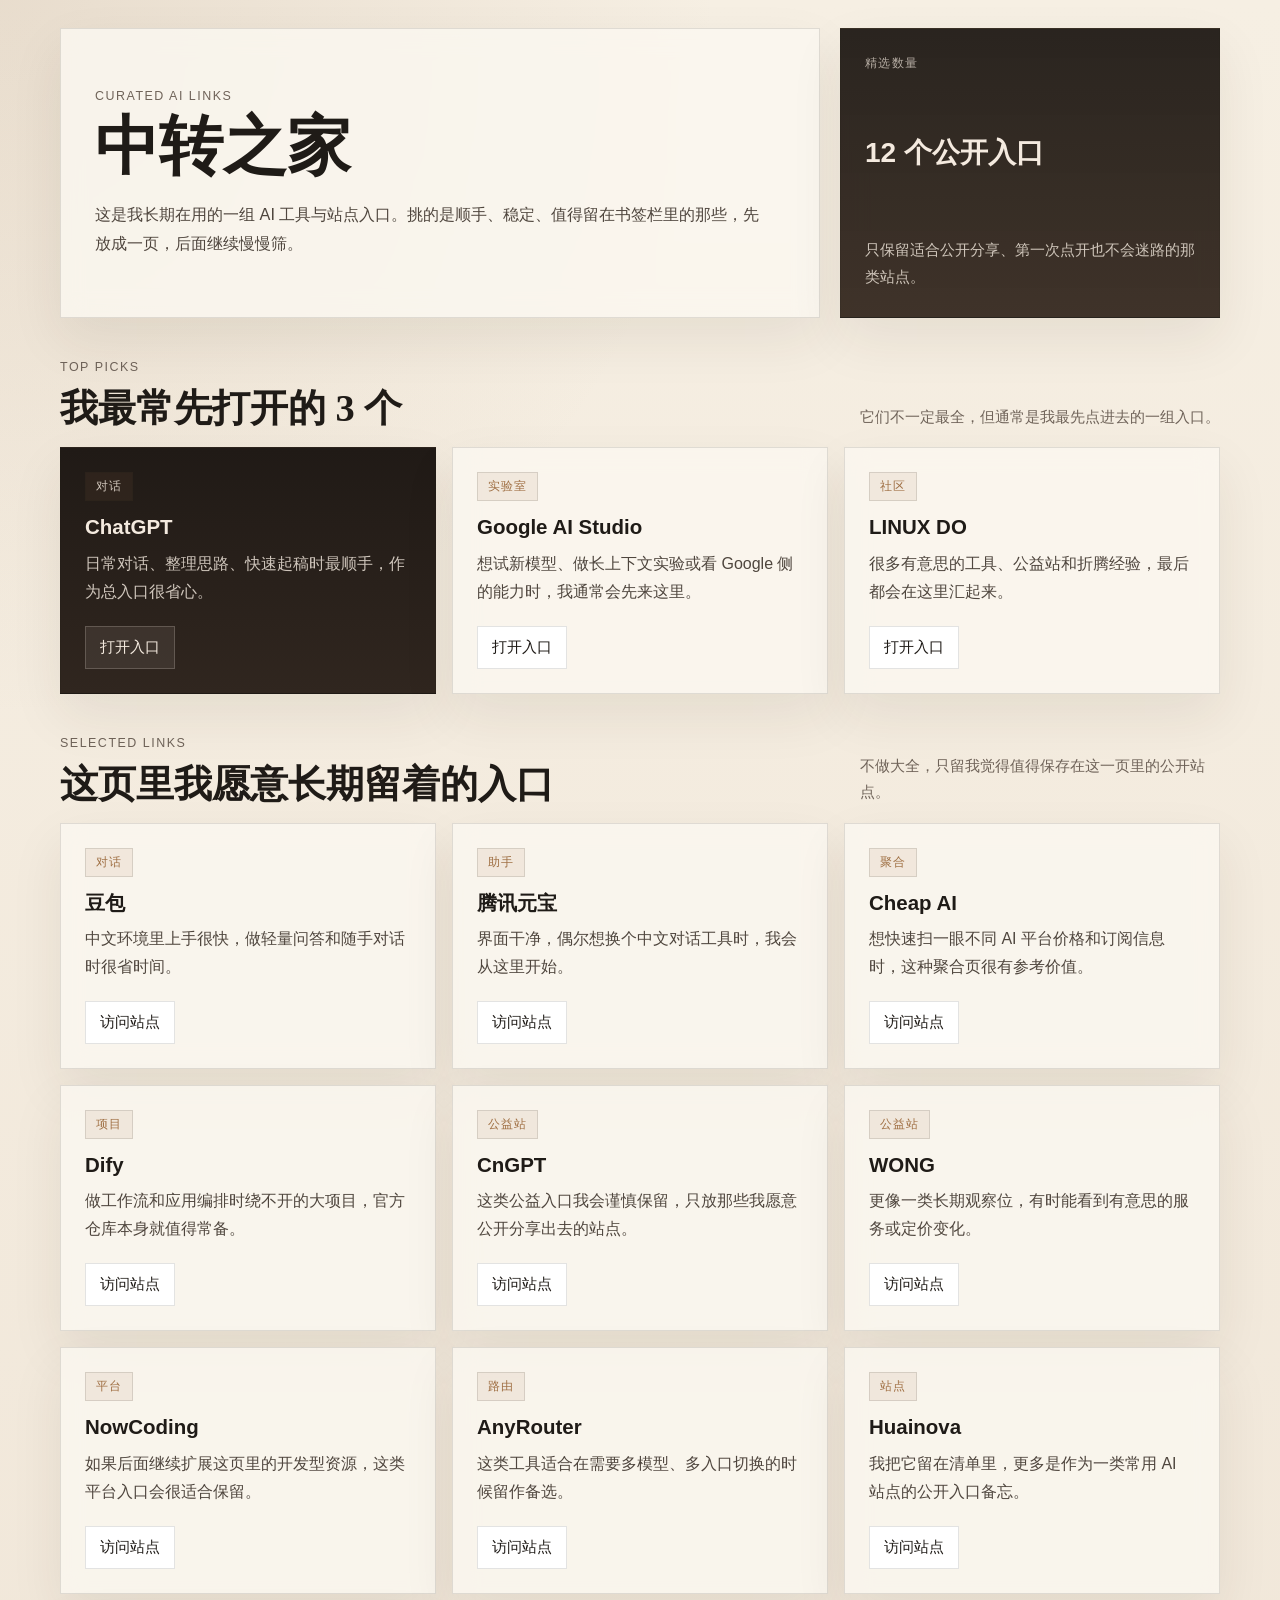
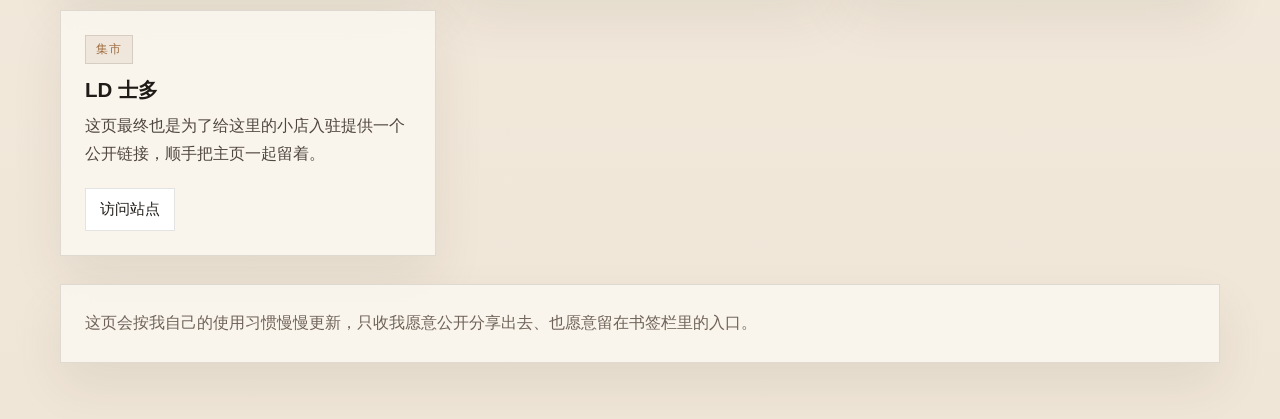
==== index.html @ 57a93558 "Create Zhongzhuan Zhijia landing page" ====
<!DOCTYPE html>
<html lang="zh-CN">
  <head>
    <meta charset="UTF-8" />
    <meta name="viewport" content="width=device-width, initial-scale=1.0" />
    <title>中转之家</title>
    <meta
      name="description"
      content="中转之家是一页长期维护的 AI 工具与站点精选清单，收录我自己长期在用、愿意分享出去的公开入口。"
    />
    <link rel="stylesheet" href="./styles.css" />
  </head>
  <body>
    <div class="page-shell">
      <header class="hero">
        <div class="hero-copy">
          <p class="eyebrow">Curated AI Links</p>
          <h1>中转之家</h1>
          <p class="hero-text">
            这是我长期在用的一组 AI 工具与站点入口。挑的是顺手、稳定、值得留在书签栏里的那些，先放成一页，后面继续慢慢筛。
          </p>
        </div>
        <div class="hero-note">
          <span class="note-label">精选数量</span>
          <strong>12 个公开入口</strong>
          <p>只保留适合公开分享、第一次点开也不会迷路的那类站点。</p>
        </div>
      </header>

      <main>
        <section class="section">
          <div class="section-heading">
            <div>
              <p class="eyebrow">Top Picks</p>
              <h2>我最常先打开的 3 个</h2>
            </div>
            <p class="section-hint">它们不一定最全，但通常是我最先点进去的一组入口。</p>
          </div>
          <div class="featured-grid">
            <article class="featured-card featured-dark">
              <span class="tag">对话</span>
              <h3>ChatGPT</h3>
              <p>日常对话、整理思路、快速起稿时最顺手，作为总入口很省心。</p>
              <a href="https://chatgpt.com/" target="_blank" rel="noopener noreferrer">打开入口</a>
            </article>
            <article class="featured-card">
              <span class="tag">实验室</span>
              <h3>Google AI Studio</h3>
              <p>想试新模型、做长上下文实验或看 Google 侧的能力时，我通常会先来这里。</p>
              <a href="https://aistudio.google.com/" target="_blank" rel="noopener noreferrer">打开入口</a>
            </article>
            <article class="featured-card">
              <span class="tag">社区</span>
              <h3>LINUX DO</h3>
              <p>很多有意思的工具、公益站和折腾经验，最后都会在这里汇起来。</p>
              <a href="https://linux.do/" target="_blank" rel="noopener noreferrer">打开入口</a>
            </article>
          </div>
        </section>

        <section class="section">
          <div class="section-heading">
            <div>
              <p class="eyebrow">Selected Links</p>
              <h2>这页里我愿意长期留着的入口</h2>
            </div>
            <p class="section-hint">不做大全，只留我觉得值得保存在这一页里的公开站点。</p>
          </div>
          <div class="link-grid" id="link-grid"></div>
        </section>
      </main>

      <footer class="footer-note">
        <p>
          这页会按我自己的使用习惯慢慢更新，只收我愿意公开分享出去、也愿意留在书签栏里的入口。
        </p>
      </footer>
    </div>
    <script>
      const links = [
        {
          tag: "对话",
          title: "豆包",
          description: "中文环境里上手很快，做轻量问答和随手对话时很省时间。",
          href: "https://www.doubao.com/",
        },
        {
          tag: "助手",
          title: "腾讯元宝",
          description: "界面干净，偶尔想换个中文对话工具时，我会从这里开始。",
          href: "https://yuanbao.tencent.com/",
        },
        {
          tag: "聚合",
          title: "Cheap AI",
          description: "想快速扫一眼不同 AI 平台价格和订阅信息时，这种聚合页很有参考价值。",
          href: "https://cheap-ai.uk/",
        },
        {
          tag: "项目",
          title: "Dify",
          description: "做工作流和应用编排时绕不开的大项目，官方仓库本身就值得常备。",
          href: "https://github.com/langgenius/dify",
        },
        {
          tag: "公益站",
          title: "CnGPT",
          description: "这类公益入口我会谨慎保留，只放那些我愿意公开分享出去的站点。",
          href: "https://cngpt.net/",
        },
        {
          tag: "公益站",
          title: "WONG",
          description: "更像一类长期观察位，有时能看到有意思的服务或定价变化。",
          href: "https://wzw.pp.ua/",
        },
        {
          tag: "平台",
          title: "NowCoding",
          description: "如果后面继续扩展这页里的开发型资源，这类平台入口会很适合保留。",
          href: "https://nowcoding.ai/",
        },
        {
          tag: "路由",
          title: "AnyRouter",
          description: "这类工具适合在需要多模型、多入口切换的时候留作备选。",
          href: "https://anyrouter.top/",
        },
        {
          tag: "站点",
          title: "Huainova",
          description: "我把它留在清单里，更多是作为一类常用 AI 站点的公开入口备忘。",
          href: "https://ai.huaibao.top/",
        },
        {
          tag: "集市",
          title: "LD 士多",
          description: "这页最终也是为了给这里的小店入驻提供一个公开链接，顺手把主页一起留着。",
          href: "https://ldcstore.com/",
        },
      ];

      const grid = document.getElementById("link-grid");
      for (const link of links) {
        const card = document.createElement("article");
        card.className = "link-card";
        card.innerHTML = `
          <span class="tag">${link.tag}</span>
          <h3>${link.title}</h3>
          <p>${link.description}</p>
          <a href="${link.href}" target="_blank" rel="noopener noreferrer">访问站点</a>
        `;
        grid.appendChild(card);
      }
    </script>
  </body>
</html>
---- styles.css ----
:root {
  --bg: #f3ecdf;
  --paper: #fbf7f0;
  --paper-strong: #f5ede2;
  --ink: #1f1b17;
  --muted: #6f6359;
  --line: rgba(31, 27, 23, 0.12);
  --line-strong: rgba(31, 27, 23, 0.2);
  --accent: #9f6f43;
  --accent-soft: rgba(159, 111, 67, 0.1);
  --shadow: 0 22px 50px rgba(54, 38, 23, 0.08);
  --display: "Iowan Old Style", "Palatino Linotype", "Book Antiqua", Georgia, serif;
  --body: "PingFang SC", "Noto Sans SC", "Microsoft YaHei", sans-serif;
}

* {
  box-sizing: border-box;
}

html {
  font-size: 16px;
}

body {
  margin: 0;
  font-family: var(--body);
  background:
    radial-gradient(circle at top left, rgba(169, 137, 106, 0.18), transparent 30%),
    linear-gradient(180deg, #f6efe3 0%, #f0e6d8 100%);
  color: var(--ink);
}

a {
  color: inherit;
  text-decoration: none;
}

.page-shell {
  width: min(1160px, calc(100% - 32px));
  margin: 0 auto;
  padding: 28px 0 56px;
}

.hero {
  display: grid;
  grid-template-columns: minmax(0, 1.6fr) minmax(260px, 0.8fr);
  gap: 20px;
  align-items: stretch;
}

.hero-copy,
.hero-note,
.featured-card,
.link-card,
.footer-note {
  border: 1px solid var(--line);
  background: rgba(251, 247, 240, 0.84);
  backdrop-filter: blur(12px);
  box-shadow: var(--shadow);
}

.hero-copy {
  padding: 36px 34px 34px;
  min-height: 290px;
  display: flex;
  flex-direction: column;
  justify-content: center;
}

.hero-note {
  padding: 26px 24px;
  display: flex;
  flex-direction: column;
  justify-content: space-between;
  background: linear-gradient(180deg, rgba(33, 27, 23, 0.96), rgba(51, 39, 29, 0.94));
  color: #f4eadf;
}

.eyebrow {
  margin: 0 0 14px;
  font-size: 0.78rem;
  letter-spacing: 0.12em;
  text-transform: uppercase;
  color: var(--muted);
}

.hero h1 {
  margin: 0;
  font-family: var(--display);
  font-size: clamp(2.8rem, 5vw, 4.8rem);
  line-height: 0.95;
  font-weight: 700;
}

.hero-text {
  max-width: 680px;
  margin: 22px 0 0;
  font-size: 1.02rem;
  line-height: 1.8;
  color: #4f463e;
}

.note-label {
  font-size: 0.76rem;
  letter-spacing: 0.12em;
  text-transform: uppercase;
  color: rgba(244, 234, 223, 0.68);
}

.hero-note strong {
  display: block;
  margin-top: 12px;
  font-size: 1.75rem;
  font-weight: 600;
}

.hero-note p {
  margin: 16px 0 0;
  font-size: 0.96rem;
  line-height: 1.75;
  color: rgba(244, 234, 223, 0.8);
}

.section {
  margin-top: 42px;
}

.section-heading {
  display: flex;
  justify-content: space-between;
  gap: 24px;
  align-items: end;
  margin-bottom: 18px;
}

.section-heading h2 {
  margin: 6px 0 0;
  font-family: var(--display);
  font-size: clamp(1.75rem, 3vw, 2.5rem);
  line-height: 1.08;
  font-weight: 700;
}

.section-hint {
  max-width: 360px;
  margin: 0;
  font-size: 0.95rem;
  line-height: 1.7;
  color: var(--muted);
}

.featured-grid {
  display: grid;
  grid-template-columns: repeat(3, minmax(0, 1fr));
  gap: 16px;
}

.featured-card,
.link-card {
  padding: 24px;
  transition:
    transform 180ms ease,
    border-color 180ms ease,
    box-shadow 180ms ease;
}

.featured-card:hover,
.link-card:hover {
  transform: translateY(-4px);
  border-color: var(--line-strong);
  box-shadow: 0 28px 60px rgba(54, 38, 23, 0.12);
}

.featured-card h3,
.link-card h3 {
  margin: 14px 0 10px;
  font-size: 1.28rem;
  line-height: 1.18;
}

.featured-card p,
.link-card p {
  margin: 0;
  line-height: 1.75;
  color: #4f463e;
}

.featured-card a,
.link-card a {
  display: inline-flex;
  align-items: center;
  gap: 8px;
  margin-top: 20px;
  padding: 10px 14px;
  border: 1px solid var(--line);
  background: white;
  font-size: 0.95rem;
}

.featured-dark {
  background: linear-gradient(180deg, #201a16 0%, #30261f 100%);
  color: #f4eadf;
}

.featured-dark .tag,
.featured-dark p {
  color: rgba(244, 234, 223, 0.82);
}

.featured-dark a {
  border-color: rgba(244, 234, 223, 0.2);
  background: rgba(244, 234, 223, 0.08);
}

.tag {
  display: inline-flex;
  align-items: center;
  padding: 5px 10px;
  border: 1px solid var(--line);
  background: var(--accent-soft);
  font-size: 0.77rem;
  letter-spacing: 0.08em;
  text-transform: uppercase;
  color: var(--accent);
}

.link-grid {
  display: grid;
  grid-template-columns: repeat(3, minmax(0, 1fr));
  gap: 16px;
}

.footer-note {
  margin-top: 28px;
  padding: 24px;
}

.footer-note p {
  margin: 0;
  max-width: 760px;
  line-height: 1.8;
  color: var(--muted);
}

@media (max-width: 1024px) {
  .hero {
    grid-template-columns: 1fr;
  }

  .featured-grid {
    grid-template-columns: 1fr 1fr;
  }

  .link-grid {
    grid-template-columns: 1fr 1fr;
  }
}

@media (max-width: 720px) {
  .page-shell {
    width: min(100% - 20px, 1160px);
    padding-top: 18px;
    padding-bottom: 32px;
  }

  .hero-copy,
  .hero-note,
  .featured-card,
  .link-card,
  .footer-note {
    padding: 20px;
  }

  .hero-text {
    font-size: 0.96rem;
  }

  .section {
    margin-top: 30px;
  }

  .section-heading {
    flex-direction: column;
    align-items: start;
    margin-bottom: 14px;
  }

  .section-hint {
    max-width: none;
  }

  .featured-grid,
  .link-grid {
    grid-template-columns: 1fr;
  }

  .featured-card h3,
  .link-card h3 {
    font-size: 1.16rem;
  }
}
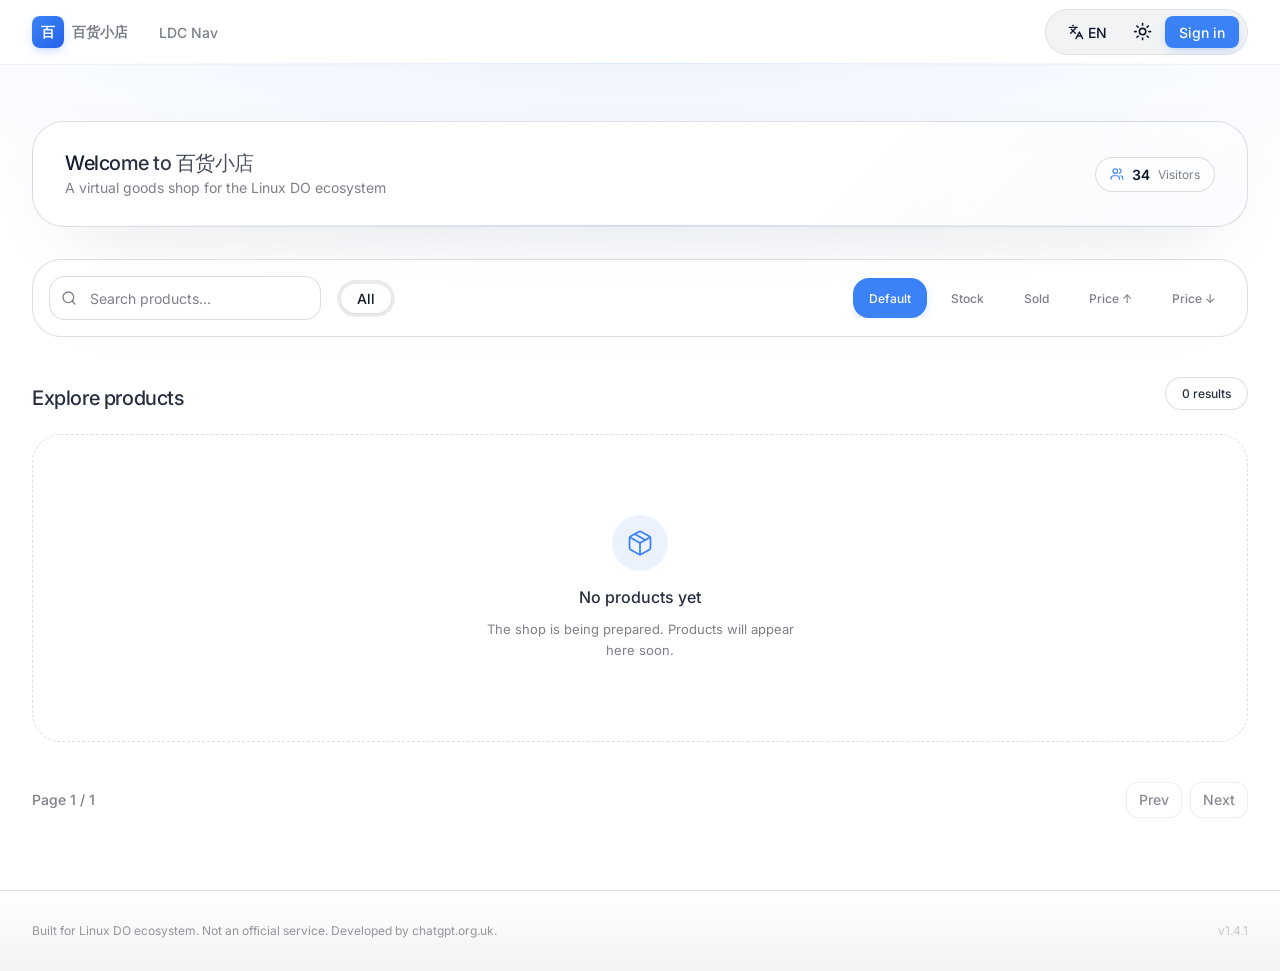
==== commit a2c72f95: "feat: add Linux DO OAuth shop experience" ====
--- a/index.html
+++ b/index.html
@@ -3,155 +3,437 @@
   <head>
     <meta charset="UTF-8" />
     <meta name="viewport" content="width=device-width, initial-scale=1.0" />
-    <title>中转之家</title>
-    <meta
-      name="description"
-      content="中转之家是一页长期维护的 AI 工具与站点精选清单，收录我自己长期在用、愿意分享出去的公开入口。"
+    <title>百货小店</title>
+    <meta name="description" content="百货小店 · 申请入驻 LDC 生态" />
+    <meta name="apple-mobile-web-app-title" content="百货小店" />
+    <meta name="mobile-web-app-capable" content="yes" />
+    <meta name="format-detection" content="telephone=no" />
+
+    <link rel="preconnect" href="https://fonts.googleapis.com" />
+    <link rel="preconnect" href="https://fonts.gstatic.com" crossorigin />
+    <link
+      rel="stylesheet"
+      href="https://fonts.googleapis.com/css2?family=Inter:wght@400;500;600;700;800&display=swap"
     />
     <link rel="stylesheet" href="./styles.css" />
+
+    <!-- 主题预设：避免 FOUC -->
+    <script>
+      (function () {
+        try {
+          var saved = localStorage.getItem("theme");
+          var prefersDark = window.matchMedia(
+            "(prefers-color-scheme: dark)"
+          ).matches;
+          var theme =
+            saved && saved !== "system"
+              ? saved
+              : prefersDark
+                ? "dark"
+                : "light";
+          document.documentElement.classList.add(theme);
+          document.documentElement.style.colorScheme = theme;
+        } catch (e) {}
+      })();
+    </script>
   </head>
   <body>
-    <div class="page-shell">
-      <header class="hero">
-        <div class="hero-copy">
-          <p class="eyebrow">Curated AI Links</p>
-          <h1>中转之家</h1>
-          <p class="hero-text">
-            这是我长期在用的一组 AI 工具与站点入口。挑的是顺手、稳定、值得留在书签栏里的那些，先放成一页，后面继续慢慢筛。
-          </p>
-        </div>
-        <div class="hero-note">
-          <span class="note-label">精选数量</span>
-          <strong>12 个公开入口</strong>
-          <p>只保留适合公开分享、第一次点开也不会迷路的那类站点。</p>
+    <div class="app-root">
+      <!-- ============ Header ============ -->
+      <header class="site-header">
+        <div class="container header-inner">
+          <div class="header-left">
+            <a class="brand" href="./">
+              <span class="brand-logo" aria-hidden="true">百</span>
+              <span class="brand-name">百货小店</span>
+            </a>
+            <nav class="header-nav">
+              <a href="#" data-action="ldc-nav">LDC Nav</a>
+            </nav>
+          </div>
+
+          <div class="header-right">
+            <nav class="action-pill">
+              <button
+                type="button"
+                class="action-btn lang-btn"
+                title="Language"
+                aria-label="Language"
+                data-action="lang"
+              >
+                <svg
+                  xmlns="http://www.w3.org/2000/svg"
+                  viewBox="0 0 24 24"
+                  fill="none"
+                  stroke="currentColor"
+                  stroke-width="2"
+                  stroke-linecap="round"
+                  stroke-linejoin="round"
+                  class="icon"
+                  aria-hidden="true"
+                >
+                  <path d="m5 8 6 6"></path>
+                  <path d="m4 14 6-6 2-3"></path>
+                  <path d="M2 5h12"></path>
+                  <path d="M7 2h1"></path>
+                  <path d="m22 22-5-10-5 10"></path>
+                  <path d="M14 18h6"></path>
+                </svg>
+                <span class="lang-label">EN</span>
+              </button>
+
+              <button
+                type="button"
+                class="action-btn theme-btn"
+                title="Toggle theme"
+                aria-label="Toggle theme"
+                data-action="theme"
+              >
+                <svg
+                  xmlns="http://www.w3.org/2000/svg"
+                  viewBox="0 0 24 24"
+                  fill="none"
+                  stroke="currentColor"
+                  stroke-width="2"
+                  stroke-linecap="round"
+                  stroke-linejoin="round"
+                  class="icon icon-sun"
+                  aria-hidden="true"
+                >
+                  <circle cx="12" cy="12" r="4"></circle>
+                  <path d="M12 2v2"></path>
+                  <path d="M12 20v2"></path>
+                  <path d="m4.93 4.93 1.41 1.41"></path>
+                  <path d="m17.66 17.66 1.41 1.41"></path>
+                  <path d="M2 12h2"></path>
+                  <path d="M20 12h2"></path>
+                  <path d="m6.34 17.66-1.41 1.41"></path>
+                  <path d="m19.07 4.93-1.41 1.41"></path>
+                </svg>
+                <svg
+                  xmlns="http://www.w3.org/2000/svg"
+                  viewBox="0 0 24 24"
+                  fill="none"
+                  stroke="currentColor"
+                  stroke-width="2"
+                  stroke-linecap="round"
+                  stroke-linejoin="round"
+                  class="icon icon-moon"
+                  aria-hidden="true"
+                >
+                  <path
+                    d="M20.985 12.486a9 9 0 1 1-9.473-9.472c.405-.022.617.46.402.803a6 6 0 0 0 8.268 8.268c.344-.215.825-.004.803.401"
+                  ></path>
+                </svg>
+              </button>
+
+              <button
+                type="button"
+                class="action-btn signin-btn"
+                data-action="signin"
+              >
+                Sign in
+              </button>
+
+              <div class="user-menu" data-user-menu hidden>
+                <button
+                  type="button"
+                  class="user-trigger"
+                  data-action="user-trigger"
+                  aria-haspopup="menu"
+                  aria-expanded="false"
+                >
+                  <img
+                    class="user-avatar"
+                    alt=""
+                    referrerpolicy="no-referrer"
+                    data-user-avatar
+                  />
+                  <span class="user-name" data-user-name></span>
+                  <svg
+                    xmlns="http://www.w3.org/2000/svg"
+                    viewBox="0 0 24 24"
+                    fill="none"
+                    stroke="currentColor"
+                    stroke-width="2"
+                    stroke-linecap="round"
+                    stroke-linejoin="round"
+                    class="user-caret"
+                    aria-hidden="true"
+                  >
+                    <path d="m6 9 6 6 6-6" />
+                  </svg>
+                </button>
+
+                <div class="user-popover" data-user-popover>
+                  <div class="user-popover-header">
+                    <img
+                      class="user-popover-avatar"
+                      alt=""
+                      referrerpolicy="no-referrer"
+                      data-user-avatar
+                    />
+                    <div class="user-popover-meta">
+                      <div class="user-popover-name" data-user-name></div>
+                      <div
+                        class="user-popover-email"
+                        data-user-email
+                      ></div>
+                    </div>
+                  </div>
+                  <div class="user-popover-body">
+                    <div class="user-trust">
+                      <span class="user-trust-label" data-trust-label
+                        >Trust Level</span
+                      >
+                      <span class="user-trust-value" data-user-trust></span>
+                    </div>
+                  </div>
+                  <button
+                    type="button"
+                    class="user-logout"
+                    data-action="logout"
+                  >
+                    <svg
+                      xmlns="http://www.w3.org/2000/svg"
+                      viewBox="0 0 24 24"
+                      fill="none"
+                      stroke="currentColor"
+                      stroke-width="2"
+                      stroke-linecap="round"
+                      stroke-linejoin="round"
+                      aria-hidden="true"
+                    >
+                      <path d="M9 21H5a2 2 0 0 1-2-2V5a2 2 0 0 1 2-2h4" />
+                      <polyline points="16 17 21 12 16 7" />
+                      <line x1="21" y1="12" x2="9" y2="12" />
+                    </svg>
+                    <span data-logout-label>退出登录</span>
+                  </button>
+                </div>
+              </div>
+            </nav>
+          </div>
         </div>
       </header>
 
-      <main>
-        <section class="section">
-          <div class="section-heading">
-            <div>
-              <p class="eyebrow">Top Picks</p>
-              <h2>我最常先打开的 3 个</h2>
+      <!-- ============ Main ============ -->
+      <main class="container main-content">
+        <!-- Hero -->
+        <section class="hero-card">
+          <div class="hero-bg"></div>
+          <div class="hero-line"></div>
+          <div class="hero-inner">
+            <div class="hero-text">
+              <h1 class="hero-title">Welcome to 百货小店</h1>
+              <p class="hero-sub">
+                A virtual goods shop for the Linux DO ecosystem
+              </p>
             </div>
-            <p class="section-hint">它们不一定最全，但通常是我最先点进去的一组入口。</p>
-          </div>
-          <div class="featured-grid">
-            <article class="featured-card featured-dark">
-              <span class="tag">对话</span>
-              <h3>ChatGPT</h3>
-              <p>日常对话、整理思路、快速起稿时最顺手，作为总入口很省心。</p>
-              <a href="https://chatgpt.com/" target="_blank" rel="noopener noreferrer">打开入口</a>
-            </article>
-            <article class="featured-card">
-              <span class="tag">实验室</span>
-              <h3>Google AI Studio</h3>
-              <p>想试新模型、做长上下文实验或看 Google 侧的能力时，我通常会先来这里。</p>
-              <a href="https://aistudio.google.com/" target="_blank" rel="noopener noreferrer">打开入口</a>
-            </article>
-            <article class="featured-card">
-              <span class="tag">社区</span>
-              <h3>LINUX DO</h3>
-              <p>很多有意思的工具、公益站和折腾经验，最后都会在这里汇起来。</p>
-              <a href="https://linux.do/" target="_blank" rel="noopener noreferrer">打开入口</a>
-            </article>
+            <div class="hero-stats">
+              <div class="visitor-pill">
+                <svg
+                  xmlns="http://www.w3.org/2000/svg"
+                  viewBox="0 0 24 24"
+                  fill="none"
+                  stroke="currentColor"
+                  stroke-width="2"
+                  stroke-linecap="round"
+                  stroke-linejoin="round"
+                  class="icon-sm visitor-icon"
+                  aria-hidden="true"
+                >
+                  <path d="M16 21v-2a4 4 0 0 0-4-4H6a4 4 0 0 0-4 4v2"></path>
+                  <path d="M16 3.128a4 4 0 0 1 0 7.744"></path>
+                  <path d="M22 21v-2a4 4 0 0 0-3-3.87"></path>
+                  <circle cx="9" cy="7" r="4"></circle>
+                </svg>
+                <span class="visitor-count" id="visitor-count">0</span>
+                <span class="visitor-label">Visitors</span>
+              </div>
+            </div>
           </div>
         </section>
 
-        <section class="section">
-          <div class="section-heading">
-            <div>
-              <p class="eyebrow">Selected Links</p>
-              <h2>这页里我愿意长期留着的入口</h2>
+        <!-- Filter / Search bar -->
+        <section class="filter-section">
+          <div class="filter-card">
+            <div class="filter-grid">
+              <div class="search-wrap">
+                <svg
+                  xmlns="http://www.w3.org/2000/svg"
+                  viewBox="0 0 24 24"
+                  fill="none"
+                  stroke="currentColor"
+                  stroke-width="2"
+                  stroke-linecap="round"
+                  stroke-linejoin="round"
+                  class="search-icon"
+                  aria-hidden="true"
+                >
+                  <path d="m21 21-4.34-4.34"></path>
+                  <circle cx="11" cy="11" r="8"></circle>
+                </svg>
+                <input
+                  type="text"
+                  class="search-input"
+                  placeholder="Search products..."
+                  id="search-input"
+                />
+              </div>
+
+              <div class="category-wrap">
+                <div class="category-pill">
+                  <div class="category-thumb"></div>
+                  <button
+                    type="button"
+                    class="category-btn active"
+                    data-cat="all"
+                  >
+                    All
+                  </button>
+                </div>
+              </div>
+
+              <div class="sort-wrap">
+                <button
+                  type="button"
+                  class="sort-btn active"
+                  data-sort="default"
+                >
+                  Default
+                </button>
+                <button type="button" class="sort-btn" data-sort="stock">
+                  Stock
+                </button>
+                <button type="button" class="sort-btn" data-sort="sold">
+                  Sold
+                </button>
+                <button type="button" class="sort-btn" data-sort="price-asc">
+                  Price ↑
+                </button>
+                <button type="button" class="sort-btn" data-sort="price-desc">
+                  Price ↓
+                </button>
+              </div>
             </div>
-            <p class="section-hint">不做大全，只留我觉得值得保存在这一页里的公开站点。</p>
-          </div>
-          <div class="link-grid" id="link-grid"></div>
+          </div>
         </section>
+
+        <!-- Products -->
+        <section class="products-section">
+          <div class="products-header">
+            <h2 class="products-title">Explore products</h2>
+            <span class="result-badge" id="result-badge">0 results</span>
+          </div>
+
+          <div class="products-grid" id="products-grid">
+            <!-- 空商品状态 -->
+            <div class="empty-state">
+              <div class="empty-icon" aria-hidden="true">
+                <svg
+                  xmlns="http://www.w3.org/2000/svg"
+                  viewBox="0 0 24 24"
+                  fill="none"
+                  stroke="currentColor"
+                  stroke-width="1.5"
+                  stroke-linecap="round"
+                  stroke-linejoin="round"
+                >
+                  <path d="m7.5 4.27 9 5.15"></path>
+                  <path
+                    d="M21 8a2 2 0 0 0-1-1.73l-7-4a2 2 0 0 0-2 0l-7 4A2 2 0 0 0 3 8v8a2 2 0 0 0 1 1.73l7 4a2 2 0 0 0 2 0l7-4A2 2 0 0 0 21 16Z"
+                  ></path>
+                  <path d="m3.3 7 8.7 5 8.7-5"></path>
+                  <path d="M12 22V12"></path>
+                </svg>
+              </div>
+              <p class="empty-title">暂无商品</p>
+              <p class="empty-sub">店铺正在筹备中，商品上架后将在此展示。</p>
+            </div>
+          </div>
+        </section>
+
+        <!-- Pagination -->
+        <nav class="pagination">
+          <div class="page-info">
+            <span class="page-label">Page 1 / 1</span>
+          </div>
+          <div class="page-buttons">
+            <button type="button" class="page-btn" disabled>Prev</button>
+            <button type="button" class="page-btn" disabled>Next</button>
+          </div>
+        </nav>
       </main>
 
-      <footer class="footer-note">
-        <p>
-          这页会按我自己的使用习惯慢慢更新，只收我愿意公开分享出去、也愿意留在书签栏里的入口。
-        </p>
+      <!-- ============ Footer ============ -->
+      <footer class="site-footer">
+        <div class="container footer-inner">
+          <p class="footer-text">
+            Built for Linux DO ecosystem. Not an official service. Developed by
+            chatgpt.org.uk.
+          </p>
+          <a
+            href="#"
+            class="footer-version"
+            data-action="version"
+            >v1.4.1</a
+          >
+        </div>
       </footer>
+
+      <!-- ============ Mobile bottom nav ============ -->
+      <nav class="mobile-bottom-nav" aria-label="Mobile navigation">
+        <div class="mbn-fade"></div>
+        <div class="mbn-glow"></div>
+        <div class="mbn-pill">
+          <a class="mbn-item active" href="./" data-mbn="home">
+            <svg
+              xmlns="http://www.w3.org/2000/svg"
+              viewBox="0 0 24 24"
+              fill="none"
+              stroke="currentColor"
+              stroke-width="2"
+              stroke-linecap="round"
+              stroke-linejoin="round"
+              class="mbn-icon"
+              aria-hidden="true"
+            >
+              <path d="M15 21v-8a1 1 0 0 0-1-1h-4a1 1 0 0 0-1 1v8"></path>
+              <path
+                d="M3 10a2 2 0 0 1 .709-1.528l7-6a2 2 0 0 1 2.582 0l7 6A2 2 0 0 1 21 10v9a2 2 0 0 1-2 2H5a2 2 0 0 1-2-2z"
+              ></path>
+            </svg>
+            <span>Home</span>
+          </a>
+          <a class="mbn-item" href="#" data-mbn="nav">
+            <svg
+              xmlns="http://www.w3.org/2000/svg"
+              viewBox="0 0 24 24"
+              fill="none"
+              stroke="currentColor"
+              stroke-width="2"
+              stroke-linecap="round"
+              stroke-linejoin="round"
+              class="mbn-icon"
+              aria-hidden="true"
+            >
+              <path
+                d="m16.24 7.76-1.804 5.411a2 2 0 0 1-1.265 1.265L7.76 16.24l1.804-5.411a2 2 0 0 1 1.265-1.265z"
+              ></path>
+              <circle cx="12" cy="12" r="10"></circle>
+            </svg>
+            <span>LDC Nav</span>
+          </a>
+        </div>
+      </nav>
+
+      <!-- 简易 toast -->
+      <div class="toast" id="toast" role="status" aria-live="polite"></div>
     </div>
-    <script>
-      const links = [
-        {
-          tag: "对话",
-          title: "豆包",
-          description: "中文环境里上手很快，做轻量问答和随手对话时很省时间。",
-          href: "https://www.doubao.com/",
-        },
-        {
-          tag: "助手",
-          title: "腾讯元宝",
-          description: "界面干净，偶尔想换个中文对话工具时，我会从这里开始。",
-          href: "https://yuanbao.tencent.com/",
-        },
-        {
-          tag: "聚合",
-          title: "Cheap AI",
-          description: "想快速扫一眼不同 AI 平台价格和订阅信息时，这种聚合页很有参考价值。",
-          href: "https://cheap-ai.uk/",
-        },
-        {
-          tag: "项目",
-          title: "Dify",
-          description: "做工作流和应用编排时绕不开的大项目，官方仓库本身就值得常备。",
-          href: "https://github.com/langgenius/dify",
-        },
-        {
-          tag: "公益站",
-          title: "CnGPT",
-          description: "这类公益入口我会谨慎保留，只放那些我愿意公开分享出去的站点。",
-          href: "https://cngpt.net/",
-        },
-        {
-          tag: "公益站",
-          title: "WONG",
-          description: "更像一类长期观察位，有时能看到有意思的服务或定价变化。",
-          href: "https://wzw.pp.ua/",
-        },
-        {
-          tag: "平台",
-          title: "NowCoding",
-          description: "如果后面继续扩展这页里的开发型资源，这类平台入口会很适合保留。",
-          href: "https://nowcoding.ai/",
-        },
-        {
-          tag: "路由",
-          title: "AnyRouter",
-          description: "这类工具适合在需要多模型、多入口切换的时候留作备选。",
-          href: "https://anyrouter.top/",
-        },
-        {
-          tag: "站点",
-          title: "Huainova",
-          description: "我把它留在清单里，更多是作为一类常用 AI 站点的公开入口备忘。",
-          href: "https://ai.huaibao.top/",
-        },
-        {
-          tag: "集市",
-          title: "LD 士多",
-          description: "这页最终也是为了给这里的小店入驻提供一个公开链接，顺手把主页一起留着。",
-          href: "https://ldcstore.com/",
-        },
-      ];
-
-      const grid = document.getElementById("link-grid");
-      for (const link of links) {
-        const card = document.createElement("article");
-        card.className = "link-card";
-        card.innerHTML = `
-          <span class="tag">${link.tag}</span>
-          <h3>${link.title}</h3>
-          <p>${link.description}</p>
-          <a href="${link.href}" target="_blank" rel="noopener noreferrer">访问站点</a>
-        `;
-        grid.appendChild(card);
-      }
-    </script>
+
+    <script src="./auth-config.js"></script>
+    <script src="./auth.js"></script>
+    <script src="./app.js"></script>
   </body>
 </html>
--- a/styles.css
+++ b/styles.css
@@ -1,33 +1,104 @@
+/* ============================================================
+   百货小店 · 1:1 还原 LDC Shop（shop.smiletoyou.me）
+   纯 HTML/CSS/JS · 无 Tailwind / 无 Next.js
+   ============================================================ */
+
+/* ---------- Theme tokens ---------- */
 :root {
-  --bg: #f3ecdf;
-  --paper: #fbf7f0;
-  --paper-strong: #f5ede2;
-  --ink: #1f1b17;
-  --muted: #6f6359;
-  --line: rgba(31, 27, 23, 0.12);
-  --line-strong: rgba(31, 27, 23, 0.2);
-  --accent: #9f6f43;
-  --accent-soft: rgba(159, 111, 67, 0.1);
-  --shadow: 0 22px 50px rgba(54, 38, 23, 0.08);
-  --display: "Iowan Old Style", "Palatino Linotype", "Book Antiqua", Georgia, serif;
-  --body: "PingFang SC", "Noto Sans SC", "Microsoft YaHei", sans-serif;
-}
-
-* {
+  --background: #ffffff;
+  --background-2: #f8fafc;
+  --foreground: #0f172a;
+  --foreground-soft: rgba(15, 23, 42, 0.9);
+  --foreground-muted: rgba(15, 23, 42, 0.6);
+  --muted: rgba(15, 23, 42, 0.55);
+  --muted-2: rgba(15, 23, 42, 0.4);
+  --card: rgba(255, 255, 255, 0.85);
+  --card-2: rgba(255, 255, 255, 0.7);
+  --card-3: rgba(255, 255, 255, 0.6);
+  --card-solid: #ffffff;
+  --border: rgba(15, 23, 42, 0.08);
+  --border-2: rgba(15, 23, 42, 0.14);
+  --border-strong: rgba(15, 23, 42, 0.2);
+  --primary: #3b82f6;
+  --primary-strong: #2563eb;
+  --primary-foreground: #ffffff;
+  --primary-soft: rgba(59, 130, 246, 0.1);
+  --primary-line: rgba(59, 130, 246, 0.3);
+  --primary-line-2: rgba(59, 130, 246, 0.5);
+  --accent: rgba(15, 23, 42, 0.06);
+  --muted-bg: rgba(15, 23, 42, 0.05);
+  --muted-bg-2: rgba(15, 23, 42, 0.08);
+  --shadow-card: 0 20px 50px -38px rgba(15, 23, 42, 0.28);
+  --shadow-hero: 0 25px 80px -40px rgba(15, 23, 42, 0.25);
+  --shadow-pill: 0 12px 30px -16px rgba(15, 23, 42, 0.25);
+  --shadow-mbn: 0 18px 40px -18px rgba(15, 23, 42, 0.3);
+  --shadow-input: 0 0 0 1px var(--primary), 0 0 12px -4px var(--primary);
+  --halo-bg: rgba(255, 255, 255, 0.75);
+  --halo-bg-2: rgba(59, 130, 246, 0.12);
+  --hero-gradient-from: var(--card-solid);
+  --hero-gradient-via: rgba(255, 255, 255, 0.95);
+  --hero-gradient-to: rgba(59, 130, 246, 0.05);
+}
+
+html.dark {
+  --background: #0a0e1a;
+  --background-2: #0f172a;
+  --foreground: #f1f5f9;
+  --foreground-soft: rgba(241, 245, 249, 0.9);
+  --foreground-muted: rgba(241, 245, 249, 0.6);
+  --muted: rgba(241, 245, 249, 0.55);
+  --muted-2: rgba(241, 245, 249, 0.4);
+  --card: rgba(15, 23, 42, 0.7);
+  --card-2: rgba(15, 23, 42, 0.55);
+  --card-3: rgba(15, 23, 42, 0.45);
+  --card-solid: #0f172a;
+  --border: rgba(241, 245, 249, 0.1);
+  --border-2: rgba(241, 245, 249, 0.18);
+  --border-strong: rgba(241, 245, 249, 0.25);
+  --primary: #60a5fa;
+  --primary-strong: #3b82f6;
+  --primary-foreground: #0a0e1a;
+  --primary-soft: rgba(96, 165, 250, 0.14);
+  --primary-line: rgba(96, 165, 250, 0.35);
+  --primary-line-2: rgba(96, 165, 250, 0.55);
+  --accent: rgba(241, 245, 249, 0.08);
+  --muted-bg: rgba(241, 245, 249, 0.05);
+  --muted-bg-2: rgba(241, 245, 249, 0.1);
+  --shadow-card: 0 20px 50px -38px rgba(0, 0, 0, 0.7);
+  --shadow-hero: 0 25px 80px -40px rgba(0, 0, 0, 0.6);
+  --shadow-pill: 0 12px 30px -16px rgba(0, 0, 0, 0.5);
+  --shadow-mbn: 0 18px 40px -18px rgba(0, 0, 0, 0.7);
+  --halo-bg: rgba(255, 255, 255, 0.08);
+  --halo-bg-2: rgba(96, 165, 250, 0.14);
+  --hero-gradient-from: rgba(15, 23, 42, 0.95);
+  --hero-gradient-via: rgba(15, 23, 42, 0.9);
+  --hero-gradient-to: rgba(96, 165, 250, 0.08);
+}
+
+/* ---------- Reset ---------- */
+*,
+*::before,
+*::after {
   box-sizing: border-box;
 }
 
 html {
   font-size: 16px;
+  -webkit-font-smoothing: antialiased;
+  -moz-osx-font-smoothing: grayscale;
+  scroll-behavior: smooth;
 }
 
 body {
   margin: 0;
-  font-family: var(--body);
-  background:
-    radial-gradient(circle at top left, rgba(169, 137, 106, 0.18), transparent 30%),
-    linear-gradient(180deg, #f6efe3 0%, #f0e6d8 100%);
-  color: var(--ink);
+  font-family: "Inter", "PingFang SC", "Hiragino Sans GB",
+    "Microsoft YaHei UI", "Microsoft YaHei", system-ui, sans-serif;
+  font-size: 14px;
+  color: var(--foreground);
+  background: var(--background);
+  min-height: 100vh;
+  position: relative;
+  overflow-x: hidden;
 }
 
 a {
@@ -35,267 +106,1272 @@
   text-decoration: none;
 }
 
-.page-shell {
-  width: min(1160px, calc(100% - 32px));
+button {
+  font-family: inherit;
+  cursor: pointer;
+  border: none;
+  background: none;
+  color: inherit;
+  padding: 0;
+}
+
+input {
+  font-family: inherit;
+  color: inherit;
+}
+
+/* ---------- Layout root ---------- */
+.app-root {
+  position: relative;
+  display: flex;
+  min-height: 100vh;
+  flex-direction: column;
+}
+
+.container {
+  width: 100%;
+  max-width: 1400px;
   margin: 0 auto;
-  padding: 28px 0 56px;
-}
-
-.hero {
+  padding: 0 24px;
+}
+
+@media (min-width: 1280px) {
+  .container {
+    padding: 0 32px;
+  }
+}
+
+/* ============================================================
+   Header (sticky, blur, gradient bottom line)
+   ============================================================ */
+.site-header {
+  position: sticky;
+  top: 0;
+  z-index: 40;
+  width: 100%;
+  border-bottom: 1px solid rgba(15, 23, 42, 0.05);
+  background: linear-gradient(
+    to bottom,
+    color-mix(in srgb, var(--background) 90%, transparent),
+    color-mix(in srgb, var(--background) 70%, transparent),
+    color-mix(in srgb, var(--background) 55%, transparent)
+  );
+  backdrop-filter: blur(20px);
+  -webkit-backdrop-filter: blur(20px);
+}
+
+html.dark .site-header {
+  border-bottom-color: rgba(241, 245, 249, 0.06);
+}
+
+.site-header::after {
+  content: "";
+  position: absolute;
+  inset-inline: 0;
+  bottom: 0;
+  height: 1px;
+  pointer-events: none;
+  background: linear-gradient(
+    to right,
+    transparent,
+    var(--primary-line),
+    transparent
+  );
+  opacity: 0.6;
+}
+
+.header-inner {
+  display: flex;
+  height: 64px;
+  align-items: center;
+  gap: 12px;
+}
+
+.header-left {
+  display: flex;
+  align-items: center;
+  gap: 16px;
+  min-width: 0;
+  flex: 1;
+}
+
+@media (min-width: 768px) {
+  .header-left {
+    gap: 32px;
+  }
+}
+
+.brand {
+  display: flex;
+  align-items: center;
+  gap: 8px;
+  min-width: 0;
+  color: var(--muted);
+  transition:
+    color 200ms ease,
+    transform 200ms ease;
+}
+
+.brand:hover {
+  color: var(--primary-strong);
+  transform: translateY(-2px);
+}
+
+.brand-logo {
+  display: inline-flex;
+  width: 32px;
+  height: 32px;
+  border-radius: 8px;
+  background: linear-gradient(
+    135deg,
+    var(--primary) 0%,
+    var(--primary-strong) 100%
+  );
+  color: #ffffff;
+  align-items: center;
+  justify-content: center;
+  font-size: 14px;
+  font-weight: 700;
+  letter-spacing: -0.02em;
+  box-shadow: 0 4px 12px -4px rgba(59, 130, 246, 0.5);
+  flex-shrink: 0;
+  transition: box-shadow 300ms ease;
+}
+
+.brand:hover .brand-logo {
+  box-shadow: 0 8px 20px -6px rgba(59, 130, 246, 0.6);
+}
+
+.brand-name {
+  font-size: 12px;
+  font-weight: 600;
+  letter-spacing: -0.01em;
+  white-space: nowrap;
+  overflow: hidden;
+  text-overflow: ellipsis;
+  max-width: 160px;
+}
+
+@media (min-width: 640px) {
+  .brand-name {
+    font-size: 14px;
+    max-width: 220px;
+  }
+}
+
+@media (min-width: 768px) {
+  .brand-name {
+    max-width: none;
+  }
+}
+
+.header-nav {
+  display: none;
+  align-items: center;
+  gap: 24px;
+}
+
+@media (min-width: 768px) {
+  .header-nav {
+    display: flex;
+  }
+}
+
+.header-nav a {
+  display: inline-flex;
+  align-items: center;
+  font-size: 14px;
+  font-weight: 500;
+  color: var(--muted);
+  transition:
+    color 200ms ease,
+    transform 200ms ease;
+}
+
+.header-nav a:hover {
+  color: var(--primary-strong);
+  transform: translateY(-2px);
+}
+
+.header-right {
+  display: flex;
+  align-items: center;
+  justify-content: flex-end;
+  gap: 8px;
+  margin-left: auto;
+}
+
+@media (min-width: 768px) {
+  .header-right {
+    gap: 12px;
+  }
+}
+
+/* Action pill */
+.action-pill {
+  display: flex;
+  align-items: center;
+  gap: 4px;
+  padding: 4px 6px;
+  border: 1px solid var(--border);
+  border-radius: 999px;
+  background: var(--muted-bg);
+}
+
+@media (min-width: 768px) {
+  .action-pill {
+    padding: 4px 8px;
+  }
+}
+
+.action-btn {
+  display: inline-flex;
+  align-items: center;
+  justify-content: center;
+  white-space: nowrap;
+  font-size: 14px;
+  font-weight: 500;
+  transition:
+    background 200ms ease,
+    color 200ms ease,
+    box-shadow 300ms ease;
+  border-radius: 8px;
+  outline: none;
+}
+
+.action-btn:focus-visible {
+  box-shadow: 0 0 0 3px color-mix(in srgb, var(--primary) 50%, transparent);
+}
+
+.lang-btn {
+  height: 32px;
+  padding: 0 14px;
+  gap: 4px;
+  color: var(--foreground);
+}
+
+.lang-btn .icon {
+  width: 16px;
+  height: 16px;
+}
+
+.lang-btn .lang-label {
+  display: none;
+}
+
+@media (min-width: 640px) {
+  .lang-btn .lang-label {
+    display: inline;
+  }
+}
+
+.lang-btn:hover {
+  background: var(--accent);
+  color: var(--foreground);
+}
+
+.theme-btn {
+  width: 36px;
+  height: 36px;
+  position: relative;
+  color: var(--foreground);
+}
+
+.theme-btn .icon-sun,
+.theme-btn .icon-moon {
+  position: absolute;
+  width: 19.2px;
+  height: 19.2px;
+  transition: transform 300ms cubic-bezier(0.4, 0, 0.2, 1);
+}
+
+.theme-btn .icon-sun {
+  transform: rotate(0deg) scale(1);
+}
+
+.theme-btn .icon-moon {
+  transform: rotate(90deg) scale(0);
+}
+
+html.dark .theme-btn .icon-sun {
+  transform: rotate(-90deg) scale(0);
+}
+
+html.dark .theme-btn .icon-moon {
+  transform: rotate(0deg) scale(1);
+}
+
+.theme-btn:hover {
+  background: var(--accent);
+}
+
+.signin-btn {
+  height: 32px;
+  padding: 0 14px;
+  gap: 6px;
+  background: linear-gradient(
+    to bottom,
+    var(--primary) 0%,
+    color-mix(in srgb, var(--primary) 90%, var(--primary-strong)) 100%
+  );
+  color: var(--primary-foreground);
+  border-radius: 8px;
+  box-shadow: 0 4px 12px -4px rgba(59, 130, 246, 0.4);
+}
+
+.signin-btn:hover {
+  background: linear-gradient(
+    to bottom,
+    color-mix(in srgb, var(--primary) 90%, transparent),
+    var(--primary-strong)
+  );
+  box-shadow: 0 8px 20px -6px rgba(59, 130, 246, 0.5);
+}
+
+html.dark .signin-btn {
+  box-shadow: 0 4px 12px -4px rgba(96, 165, 250, 0.5);
+}
+
+/* ============================================================
+   Main / Hero
+   ============================================================ */
+.main-content {
+  flex: 1;
+  position: relative;
+  padding: 32px 24px 56px;
+  overflow: hidden;
+}
+
+@media (min-width: 768px) {
+  .main-content {
+    padding: 56px 24px 72px;
+  }
+}
+
+@media (min-width: 1280px) {
+  .main-content {
+    padding: 56px 32px 72px;
+  }
+}
+
+/* 顶部蓝色椭圆光斑 */
+.main-content::before {
+  content: "";
+  position: absolute;
+  inset: 0;
+  z-index: -1;
+  pointer-events: none;
+  background: radial-gradient(
+    ellipse 80% 50% at 50% -20%,
+    var(--halo-bg-2),
+    transparent
+  );
+}
+
+.hero-card {
+  position: relative;
+  margin-bottom: 32px;
+  overflow: hidden;
+  border: 1px solid var(--border-2);
+  border-radius: 2rem;
+  background: linear-gradient(
+    135deg,
+    var(--hero-gradient-from) 0%,
+    var(--hero-gradient-via) 65%,
+    var(--hero-gradient-to) 100%
+  );
+  box-shadow: var(--shadow-hero);
+}
+
+.hero-bg {
+  position: absolute;
+  inset: 0;
+  background: radial-gradient(
+    circle at top right,
+    var(--halo-bg),
+    transparent 36%
+  );
+  pointer-events: none;
+}
+
+.hero-line {
+  position: absolute;
+  inset-inline: 0;
+  bottom: 0;
+  height: 1px;
+  background: linear-gradient(
+    to right,
+    transparent,
+    var(--primary-line),
+    transparent
+  );
+}
+
+.hero-inner {
+  position: relative;
+  padding: 24px;
+  display: flex;
+  flex-direction: column;
+  gap: 16px;
+}
+
+@media (min-width: 768px) {
+  .hero-inner {
+    padding: 28px 32px;
+    flex-direction: row;
+    align-items: center;
+    justify-content: space-between;
+  }
+}
+
+.hero-text {
+  min-width: 0;
+}
+
+.hero-text > * + * {
+  margin-top: 6px;
+}
+
+.hero-title {
+  margin: 0;
+  font-size: 18px;
+  font-weight: 500;
+  letter-spacing: -0.025em;
+  background: linear-gradient(
+    to right,
+    var(--foreground) 0%,
+    color-mix(in srgb, var(--foreground) 75%, transparent) 50%,
+    color-mix(in srgb, var(--foreground) 45%, transparent) 100%
+  );
+  -webkit-background-clip: text;
+  background-clip: text;
+  -webkit-text-fill-color: transparent;
+}
+
+@media (min-width: 640px) {
+  .hero-title {
+    font-size: 20px;
+  }
+}
+
+.hero-sub {
+  margin: 0;
+  max-width: 36rem;
+  font-size: 14px;
+  line-height: 1.5;
+  color: var(--muted);
+}
+
+.hero-stats {
+  display: flex;
+  flex-wrap: wrap;
+  align-items: center;
+  gap: 12px;
+}
+
+.visitor-pill {
+  display: inline-flex;
+  align-items: center;
+  gap: 8px;
+  padding: 8px 14px;
+  border: 1px solid var(--border-2);
+  border-radius: 999px;
+  background: color-mix(in srgb, var(--background) 60%, transparent);
+  backdrop-filter: blur(8px);
+  -webkit-backdrop-filter: blur(8px);
+  font-size: 14px;
+}
+
+.visitor-icon {
+  width: 14px;
+  height: 14px;
+  color: var(--primary);
+  flex-shrink: 0;
+}
+
+.visitor-count {
+  font-weight: 600;
+  font-variant-numeric: tabular-nums;
+  color: var(--foreground);
+}
+
+.visitor-label {
+  font-size: 12px;
+  color: var(--muted);
+}
+
+/* ============================================================
+   Filter / Search bar
+   ============================================================ */
+.filter-section {
+  margin-bottom: 40px;
+}
+
+.filter-card {
+  padding: 16px;
+  display: flex;
+  flex-direction: column;
+  gap: 16px;
+  border: 1px solid var(--border-2);
+  border-radius: 1.8rem;
+  background: var(--card-2);
+  backdrop-filter: blur(12px);
+  -webkit-backdrop-filter: blur(12px);
+  box-shadow: var(--shadow-card);
+}
+
+.filter-grid {
   display: grid;
-  grid-template-columns: minmax(0, 1.6fr) minmax(260px, 0.8fr);
-  gap: 20px;
-  align-items: stretch;
-}
-
-.hero-copy,
-.hero-note,
-.featured-card,
-.link-card,
-.footer-note {
-  border: 1px solid var(--line);
-  background: rgba(251, 247, 240, 0.84);
-  backdrop-filter: blur(12px);
-  box-shadow: var(--shadow);
-}
-
-.hero-copy {
-  padding: 36px 34px 34px;
-  min-height: 290px;
-  display: flex;
-  flex-direction: column;
-  justify-content: center;
-}
-
-.hero-note {
-  padding: 26px 24px;
-  display: flex;
-  flex-direction: column;
-  justify-content: space-between;
-  background: linear-gradient(180deg, rgba(33, 27, 23, 0.96), rgba(51, 39, 29, 0.94));
-  color: #f4eadf;
-}
-
-.eyebrow {
-  margin: 0 0 14px;
-  font-size: 0.78rem;
-  letter-spacing: 0.12em;
-  text-transform: uppercase;
-  color: var(--muted);
-}
-
-.hero h1 {
-  margin: 0;
-  font-family: var(--display);
-  font-size: clamp(2.8rem, 5vw, 4.8rem);
-  line-height: 0.95;
-  font-weight: 700;
-}
-
-.hero-text {
-  max-width: 680px;
-  margin: 22px 0 0;
-  font-size: 1.02rem;
-  line-height: 1.8;
-  color: #4f463e;
-}
-
-.note-label {
-  font-size: 0.76rem;
-  letter-spacing: 0.12em;
-  text-transform: uppercase;
-  color: rgba(244, 234, 223, 0.68);
-}
-
-.hero-note strong {
-  display: block;
-  margin-top: 12px;
-  font-size: 1.75rem;
-  font-weight: 600;
-}
-
-.hero-note p {
-  margin: 16px 0 0;
-  font-size: 0.96rem;
-  line-height: 1.75;
-  color: rgba(244, 234, 223, 0.8);
-}
-
-.section {
-  margin-top: 42px;
-}
-
-.section-heading {
-  display: flex;
-  justify-content: space-between;
-  gap: 24px;
-  align-items: end;
-  margin-bottom: 18px;
-}
-
-.section-heading h2 {
-  margin: 6px 0 0;
-  font-family: var(--display);
-  font-size: clamp(1.75rem, 3vw, 2.5rem);
-  line-height: 1.08;
-  font-weight: 700;
-}
-
-.section-hint {
-  max-width: 360px;
-  margin: 0;
-  font-size: 0.95rem;
-  line-height: 1.7;
-  color: var(--muted);
-}
-
-.featured-grid {
-  display: grid;
-  grid-template-columns: repeat(3, minmax(0, 1fr));
   gap: 16px;
 }
 
-.featured-card,
-.link-card {
-  padding: 24px;
+@media (min-width: 1280px) {
+  .filter-grid {
+    grid-template-columns: minmax(0, 17rem) minmax(0, 1fr) auto;
+    align-items: center;
+  }
+}
+
+/* search */
+.search-wrap {
+  position: relative;
+  width: 100%;
+}
+
+.search-icon {
+  position: absolute;
+  left: 12px;
+  top: 50%;
+  width: 16px;
+  height: 16px;
+  transform: translateY(-50%);
+  color: var(--muted);
+  pointer-events: none;
+}
+
+.search-input {
+  width: 100%;
+  height: 44px;
+  padding: 4px 12px 4px 40px;
+  border: 1px solid color-mix(in srgb, var(--border-2) 100%, transparent);
+  border-radius: 1rem;
+  background: color-mix(in srgb, var(--background) 90%, transparent);
+  font-size: 14px;
+  color: var(--foreground);
+  outline: none;
   transition:
-    transform 180ms ease,
     border-color 180ms ease,
     box-shadow 180ms ease;
 }
 
-.featured-card:hover,
-.link-card:hover {
-  transform: translateY(-4px);
-  border-color: var(--line-strong);
-  box-shadow: 0 28px 60px rgba(54, 38, 23, 0.12);
-}
-
-.featured-card h3,
-.link-card h3 {
-  margin: 14px 0 10px;
-  font-size: 1.28rem;
-  line-height: 1.18;
-}
-
-.featured-card p,
-.link-card p {
+.search-input::placeholder {
+  color: var(--muted);
+}
+
+.search-input:focus {
+  border-color: var(--primary);
+  box-shadow:
+    0 0 0 1px var(--primary),
+    0 0 12px -4px var(--primary);
+}
+
+/* category */
+.category-wrap {
+  width: 100%;
+  overflow-x: auto;
+  scrollbar-width: none;
+  padding-bottom: 8px;
+}
+
+.category-wrap::-webkit-scrollbar {
+  display: none;
+}
+
+@media (min-width: 1280px) {
+  .category-wrap {
+    padding-bottom: 0;
+  }
+}
+
+.category-pill {
+  position: relative;
+  display: inline-flex;
+  align-items: center;
+  padding: 4px;
+  border-radius: 999px;
+  background: color-mix(in srgb, var(--muted-bg-2) 100%, transparent);
+  backdrop-filter: blur(8px);
+  -webkit-backdrop-filter: blur(8px);
+}
+
+.category-thumb {
+  position: absolute;
+  height: calc(100% - 8px);
+  border-radius: 999px;
+  background: var(--background);
+  box-shadow: 0 1px 3px rgba(0, 0, 0, 0.08);
+  transition: all 240ms cubic-bezier(0.4, 0, 0.2, 1);
+}
+
+.category-btn {
+  position: relative;
+  z-index: 1;
+  padding: 6px 16px;
+  border-radius: 999px;
+  font-size: 14px;
+  font-weight: 500;
+  color: var(--muted);
+  white-space: nowrap;
+  transition: color 200ms ease;
+}
+
+.category-btn.active {
+  color: var(--foreground);
+}
+
+/* sort */
+.sort-wrap {
+  display: flex;
+  align-items: center;
+  gap: 8px;
+  overflow-x: auto;
+  scrollbar-width: none;
+  padding-bottom: 8px;
+}
+
+.sort-wrap::-webkit-scrollbar {
+  display: none;
+}
+
+@media (min-width: 1280px) {
+  .sort-wrap {
+    padding-bottom: 0;
+  }
+}
+
+.sort-btn {
+  display: inline-flex;
+  align-items: center;
+  justify-content: center;
+  height: 40px;
+  padding: 0 16px;
+  border-radius: 1rem;
+  font-size: 12px;
+  font-weight: 500;
+  white-space: nowrap;
+  color: var(--muted);
+  transition:
+    background 200ms ease,
+    color 200ms ease,
+    box-shadow 200ms ease;
+}
+
+.sort-btn:hover {
+  background: var(--muted-bg-2);
+  color: var(--foreground);
+}
+
+.sort-btn.active {
+  background: var(--primary);
+  color: var(--primary-foreground);
+  box-shadow: 0 4px 12px -4px rgba(59, 130, 246, 0.4);
+}
+
+.sort-btn.active:hover {
+  background: color-mix(in srgb, var(--primary) 90%, var(--primary-strong));
+}
+
+/* ============================================================
+   Products
+   ============================================================ */
+.products-section {
+  margin-bottom: 40px;
+}
+
+.products-header {
+  margin-bottom: 24px;
+  display: flex;
+  flex-direction: column;
+  gap: 12px;
+}
+
+@media (min-width: 768px) {
+  .products-header {
+    flex-direction: row;
+    align-items: flex-end;
+    justify-content: space-between;
+  }
+}
+
+.products-title {
   margin: 0;
-  line-height: 1.75;
-  color: #4f463e;
-}
-
-.featured-card a,
-.link-card a {
+  font-size: 18px;
+  font-weight: 500;
+  letter-spacing: -0.02em;
+  color: var(--foreground-soft);
+}
+
+@media (min-width: 768px) {
+  .products-title {
+    font-size: 20px;
+  }
+}
+
+.result-badge {
   display: inline-flex;
   align-items: center;
+  justify-content: center;
+  width: fit-content;
+  padding: 8px 16px;
+  border: 1px solid color-mix(in srgb, var(--border-2) 100%, transparent);
+  border-radius: 999px;
+  background: color-mix(in srgb, var(--background) 80%, transparent);
+  font-size: 12px;
+  font-weight: 500;
+  color: var(--foreground-soft);
+  white-space: nowrap;
+}
+
+.products-grid {
+  display: grid;
+  gap: 24px;
+  grid-template-columns: 1fr;
+}
+
+@media (min-width: 640px) {
+  .products-grid {
+    grid-template-columns: repeat(2, minmax(0, 1fr));
+  }
+}
+
+@media (min-width: 1280px) {
+  .products-grid {
+    grid-template-columns: repeat(3, minmax(0, 1fr));
+  }
+}
+
+@media (min-width: 1536px) {
+  .products-grid {
+    grid-template-columns: repeat(4, minmax(0, 1fr));
+  }
+}
+
+/* Empty state */
+.empty-state {
+  grid-column: 1 / -1;
+  display: flex;
+  flex-direction: column;
+  align-items: center;
+  justify-content: center;
+  gap: 12px;
+  padding: 80px 24px;
+  border: 1px dashed var(--border-2);
+  border-radius: 1.8rem;
+  background: var(--card-3);
+  text-align: center;
+}
+
+.empty-icon {
+  width: 56px;
+  height: 56px;
+  display: inline-flex;
+  align-items: center;
+  justify-content: center;
+  border-radius: 999px;
+  background: var(--primary-soft);
+  color: var(--primary);
+  margin-bottom: 4px;
+}
+
+.empty-icon svg {
+  width: 28px;
+  height: 28px;
+}
+
+.empty-title {
+  margin: 0;
+  font-size: 16px;
+  font-weight: 500;
+  color: var(--foreground-soft);
+}
+
+.empty-sub {
+  margin: 0;
+  font-size: 13px;
+  line-height: 1.6;
+  color: var(--muted);
+  max-width: 320px;
+}
+
+/* ============================================================
+   Pagination
+   ============================================================ */
+.pagination {
+  margin-top: 40px;
+  display: flex;
+  flex-wrap: wrap;
+  align-items: center;
+  justify-content: center;
+  gap: 12px;
+}
+
+@media (min-width: 640px) {
+  .pagination {
+    justify-content: space-between;
+  }
+}
+
+.page-info {
+  display: flex;
+  align-items: center;
   gap: 8px;
-  margin-top: 20px;
-  padding: 10px 14px;
-  border: 1px solid var(--line);
-  background: white;
-  font-size: 0.95rem;
-}
-
-.featured-dark {
-  background: linear-gradient(180deg, #201a16 0%, #30261f 100%);
-  color: #f4eadf;
-}
-
-.featured-dark .tag,
-.featured-dark p {
-  color: rgba(244, 234, 223, 0.82);
-}
-
-.featured-dark a {
-  border-color: rgba(244, 234, 223, 0.2);
-  background: rgba(244, 234, 223, 0.08);
-}
-
-.tag {
+  font-size: 14px;
+  color: var(--muted);
+}
+
+.page-label {
+  font-weight: 500;
+}
+
+.page-buttons {
+  display: flex;
+  align-items: center;
+  gap: 8px;
+}
+
+.page-btn {
   display: inline-flex;
   align-items: center;
-  padding: 5px 10px;
-  border: 1px solid var(--line);
-  background: var(--accent-soft);
-  font-size: 0.77rem;
-  letter-spacing: 0.08em;
-  text-transform: uppercase;
-  color: var(--accent);
-}
-
-.link-grid {
-  display: grid;
-  grid-template-columns: repeat(3, minmax(0, 1fr));
+  justify-content: center;
+  height: 36px;
+  padding: 0 12px;
+  border: 1px solid var(--border-2);
+  border-radius: 12px;
+  background: color-mix(in srgb, var(--background) 50%, transparent);
+  backdrop-filter: blur(6px);
+  -webkit-backdrop-filter: blur(6px);
+  font-size: 14px;
+  font-weight: 500;
+  color: var(--foreground);
+  transition:
+    background 180ms ease,
+    border-color 180ms ease;
+}
+
+.page-btn:hover:not(:disabled) {
+  background: var(--accent);
+  border-color: var(--border-strong);
+}
+
+.page-btn:disabled {
+  opacity: 0.5;
+  cursor: not-allowed;
+}
+
+/* ============================================================
+   Footer
+   ============================================================ */
+.site-footer {
+  border-top: 1px solid color-mix(in srgb, var(--border) 100%, transparent);
+  padding: 24px 0 80px;
+  background: linear-gradient(
+    to top,
+    color-mix(in srgb, var(--muted-bg) 100%, transparent),
+    transparent
+  );
+}
+
+@media (min-width: 768px) {
+  .site-footer {
+    padding: 0;
+  }
+}
+
+.footer-inner {
+  display: flex;
+  flex-direction: column;
+  align-items: center;
+  justify-content: space-between;
   gap: 16px;
 }
 
-.footer-note {
-  margin-top: 28px;
-  padding: 24px;
-}
-
-.footer-note p {
+@media (min-width: 768px) {
+  .footer-inner {
+    height: 80px;
+    flex-direction: row;
+  }
+}
+
+.footer-text {
   margin: 0;
-  max-width: 760px;
+  font-size: 12px;
   line-height: 1.8;
-  color: var(--muted);
-}
-
-@media (max-width: 1024px) {
-  .hero {
-    grid-template-columns: 1fr;
-  }
-
-  .featured-grid {
-    grid-template-columns: 1fr 1fr;
-  }
-
-  .link-grid {
-    grid-template-columns: 1fr 1fr;
-  }
-}
-
-@media (max-width: 720px) {
-  .page-shell {
-    width: min(100% - 20px, 1160px);
-    padding-top: 18px;
-    padding-bottom: 32px;
-  }
-
-  .hero-copy,
-  .hero-note,
-  .featured-card,
-  .link-card,
-  .footer-note {
-    padding: 20px;
-  }
-
-  .hero-text {
-    font-size: 0.96rem;
-  }
-
-  .section {
-    margin-top: 30px;
-  }
-
-  .section-heading {
-    flex-direction: column;
-    align-items: start;
-    margin-bottom: 14px;
-  }
-
-  .section-hint {
-    max-width: none;
-  }
-
-  .featured-grid,
-  .link-grid {
-    grid-template-columns: 1fr;
-  }
-
-  .featured-card h3,
-  .link-card h3 {
-    font-size: 1.16rem;
-  }
-}
+  text-align: center;
+  color: color-mix(in srgb, var(--muted) 80%, transparent);
+  padding: 0 32px;
+}
+
+@media (min-width: 768px) {
+  .footer-text {
+    text-align: left;
+    padding: 0;
+  }
+}
+
+.footer-version {
+  font-size: 12px;
+  color: color-mix(in srgb, var(--muted) 40%, transparent);
+  text-align: center;
+  transition: color 300ms ease;
+}
+
+.footer-version:hover {
+  color: var(--primary);
+}
+
+/* ============================================================
+   Mobile bottom nav
+   ============================================================ */
+.mobile-bottom-nav {
+  position: fixed;
+  inset-inline: 0;
+  bottom: 0;
+  z-index: 50;
+  padding-bottom: env(safe-area-inset-bottom);
+}
+
+@media (min-width: 768px) {
+  .mobile-bottom-nav {
+    display: none;
+  }
+}
+
+.mbn-fade {
+  position: absolute;
+  inset-inline: 0;
+  bottom: 0;
+  height: 80px;
+  pointer-events: none;
+  background: linear-gradient(
+    to top,
+    color-mix(in srgb, var(--background) 80%, transparent),
+    color-mix(in srgb, var(--background) 20%, transparent),
+    transparent
+  );
+}
+
+.mbn-glow {
+  position: absolute;
+  inset-inline: 0;
+  bottom: 0;
+  height: 96px;
+  pointer-events: none;
+  background: radial-gradient(
+    circle at bottom,
+    rgba(0, 0, 0, 0.06),
+    transparent 60%
+  );
+}
+
+html.dark .mbn-glow {
+  background: radial-gradient(
+    circle at bottom,
+    rgba(255, 255, 255, 0.06),
+    transparent 60%
+  );
+}
+
+.mbn-pill {
+  position: relative;
+  margin: 0 auto 12px;
+  display: flex;
+  align-items: center;
+  justify-content: space-between;
+  height: 56px;
+  width: min(92vw, 420px);
+  gap: 4px;
+  padding: 0 8px;
+  border: 1px solid var(--border-2);
+  border-radius: 999px;
+  background: color-mix(in srgb, var(--background) 80%, transparent);
+  backdrop-filter: blur(20px);
+  -webkit-backdrop-filter: blur(20px);
+  box-shadow: var(--shadow-mbn);
+}
+
+.mbn-item {
+  position: relative;
+  flex: 1;
+  display: flex;
+  flex-direction: column;
+  align-items: center;
+  justify-content: center;
+  gap: 2px;
+  padding: 6px 0;
+  border-radius: 999px;
+  font-size: 11px;
+  font-weight: 500;
+  color: var(--muted);
+  transition:
+    background 200ms ease,
+    color 200ms ease;
+}
+
+.mbn-icon {
+  width: 20px;
+  height: 20px;
+  color: var(--muted);
+  transition: color 200ms ease;
+}
+
+.mbn-item:hover {
+  color: var(--foreground);
+}
+
+.mbn-item:hover .mbn-icon {
+  color: var(--foreground);
+}
+
+.mbn-item.active {
+  background: var(--primary-soft);
+  color: var(--primary);
+}
+
+.mbn-item.active .mbn-icon {
+  color: var(--primary);
+}
+
+.mbn-item span {
+  line-height: 1;
+}
+
+/* Avoid content under bottom nav */
+@media (max-width: 767px) {
+  .main-content {
+    padding-bottom: 96px;
+  }
+}
+
+/* ============================================================
+   Toast
+   ============================================================ */
+.toast {
+  position: fixed;
+  z-index: 100;
+  left: 50%;
+  bottom: 100px;
+  transform: translateX(-50%) translateY(20px);
+  padding: 12px 20px;
+  border: 1px solid var(--border-2);
+  border-radius: 999px;
+  background: var(--card-solid);
+  color: var(--foreground);
+  font-size: 13px;
+  font-weight: 500;
+  box-shadow: var(--shadow-pill);
+  backdrop-filter: blur(12px);
+  -webkit-backdrop-filter: blur(12px);
+  opacity: 0;
+  pointer-events: none;
+  transition:
+    opacity 240ms ease,
+    transform 240ms ease;
+  max-width: calc(100vw - 32px);
+  text-align: center;
+}
+
+.toast.show {
+  opacity: 1;
+  transform: translateX(-50%) translateY(0);
+  pointer-events: auto;
+}
+
+@media (min-width: 768px) {
+  .toast {
+    bottom: 32px;
+  }
+}
+
+/* ============================================================
+   User menu (logged-in)
+   ============================================================ */
+.user-menu {
+  position: relative;
+  display: inline-flex;
+  align-items: center;
+}
+
+.user-menu[hidden] {
+  display: none !important;
+}
+
+.user-trigger {
+  display: inline-flex;
+  align-items: center;
+  gap: 8px;
+  height: 32px;
+  padding: 0 6px 0 4px;
+  border-radius: 999px;
+  background: var(--muted-bg);
+  color: var(--foreground);
+  transition:
+    background 200ms ease,
+    box-shadow 200ms ease;
+}
+
+.user-trigger:hover {
+  background: var(--accent);
+}
+
+.user-avatar {
+  width: 26px;
+  height: 26px;
+  border-radius: 999px;
+  object-fit: cover;
+  background: var(--primary-soft);
+  flex-shrink: 0;
+}
+
+.user-name {
+  font-size: 12px;
+  font-weight: 500;
+  max-width: 120px;
+  overflow: hidden;
+  text-overflow: ellipsis;
+  white-space: nowrap;
+}
+
+.user-caret {
+  width: 14px;
+  height: 14px;
+  color: var(--muted);
+  transition: transform 200ms ease;
+}
+
+.user-menu.open .user-caret {
+  transform: rotate(180deg);
+}
+
+.user-popover {
+  position: absolute;
+  top: calc(100% + 10px);
+  right: 0;
+  min-width: 260px;
+  padding: 16px;
+  border: 1px solid var(--border-2);
+  border-radius: 1.2rem;
+  background: var(--card-solid);
+  box-shadow: 0 20px 50px -20px rgba(15, 23, 42, 0.25);
+  backdrop-filter: blur(12px);
+  -webkit-backdrop-filter: blur(12px);
+  opacity: 0;
+  transform: translateY(-6px) scale(0.98);
+  pointer-events: none;
+  transition:
+    opacity 180ms ease,
+    transform 180ms cubic-bezier(0.4, 0, 0.2, 1);
+  z-index: 60;
+}
+
+html.dark .user-popover {
+  box-shadow: 0 20px 50px -20px rgba(0, 0, 0, 0.6);
+}
+
+.user-menu.open .user-popover {
+  opacity: 1;
+  transform: translateY(0) scale(1);
+  pointer-events: auto;
+}
+
+.user-popover-header {
+  display: flex;
+  align-items: center;
+  gap: 12px;
+  padding-bottom: 12px;
+  border-bottom: 1px solid var(--border);
+}
+
+.user-popover-avatar {
+  width: 40px;
+  height: 40px;
+  border-radius: 999px;
+  object-fit: cover;
+  background: var(--primary-soft);
+  flex-shrink: 0;
+}
+
+.user-popover-meta {
+  min-width: 0;
+}
+
+.user-popover-name {
+  font-size: 14px;
+  font-weight: 600;
+  color: var(--foreground);
+  overflow: hidden;
+  text-overflow: ellipsis;
+  white-space: nowrap;
+  max-width: 180px;
+}
+
+.user-popover-email {
+  font-size: 12px;
+  color: var(--muted);
+  overflow: hidden;
+  text-overflow: ellipsis;
+  white-space: nowrap;
+  max-width: 180px;
+  margin-top: 2px;
+}
+
+.user-popover-body {
+  padding: 12px 0;
+  border-bottom: 1px solid var(--border);
+}
+
+.user-trust {
+  display: flex;
+  align-items: center;
+  justify-content: space-between;
+  font-size: 12px;
+}
+
+.user-trust-label {
+  color: var(--muted);
+}
+
+.user-trust-value {
+  font-weight: 600;
+  color: var(--primary);
+  padding: 2px 10px;
+  border-radius: 999px;
+  background: var(--primary-soft);
+}
+
+.user-logout {
+  display: flex;
+  align-items: center;
+  justify-content: center;
+  gap: 8px;
+  width: 100%;
+  margin-top: 12px;
+  height: 36px;
+  border-radius: 10px;
+  background: transparent;
+  color: var(--foreground);
+  font-size: 13px;
+  font-weight: 500;
+  transition:
+    background 180ms ease,
+    color 180ms ease;
+}
+
+.user-logout svg {
+  width: 16px;
+  height: 16px;
+}
+
+.user-logout:hover {
+  background: color-mix(in srgb, #ef4444 12%, transparent);
+  color: #ef4444;
+}
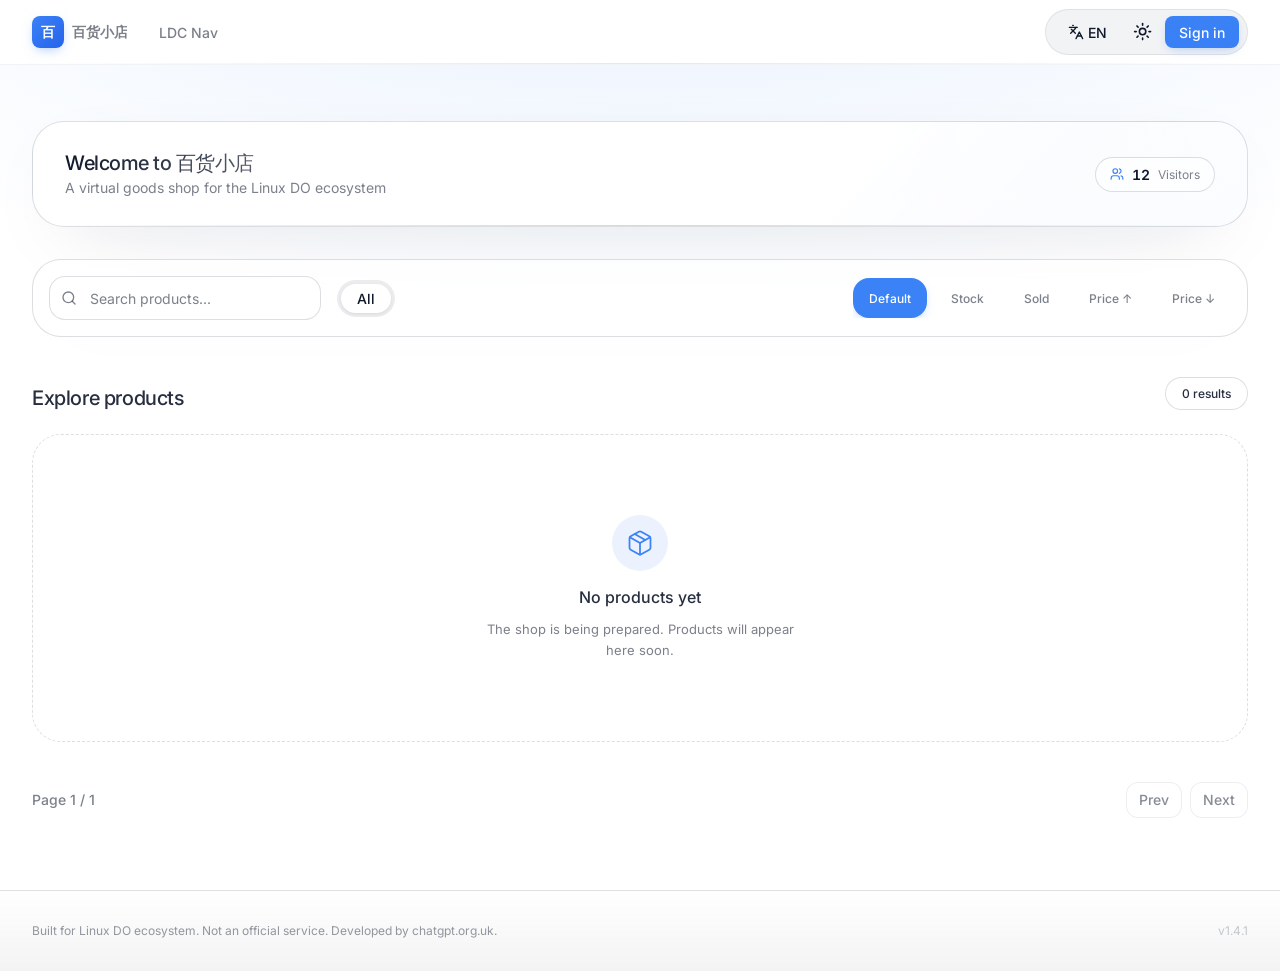
==== commit a472b832: "fix: bust GitHub Pages asset cache" ====
--- a/index.html
+++ b/index.html
@@ -15,7 +15,7 @@
       rel="stylesheet"
       href="https://fonts.googleapis.com/css2?family=Inter:wght@400;500;600;700;800&display=swap"
     />
-    <link rel="stylesheet" href="./styles.css" />
+    <link rel="stylesheet" href="./styles.css?v=20260508-1" />
 
     <!-- 主题预设：避免 FOUC -->
     <script>
@@ -432,8 +432,8 @@
       <div class="toast" id="toast" role="status" aria-live="polite"></div>
     </div>
 
-    <script src="./auth-config.js"></script>
-    <script src="./auth.js"></script>
-    <script src="./app.js"></script>
+    <script src="./auth-config.js?v=20260508-1"></script>
+    <script src="./auth.js?v=20260508-1"></script>
+    <script src="./app.js?v=20260508-1"></script>
   </body>
 </html>
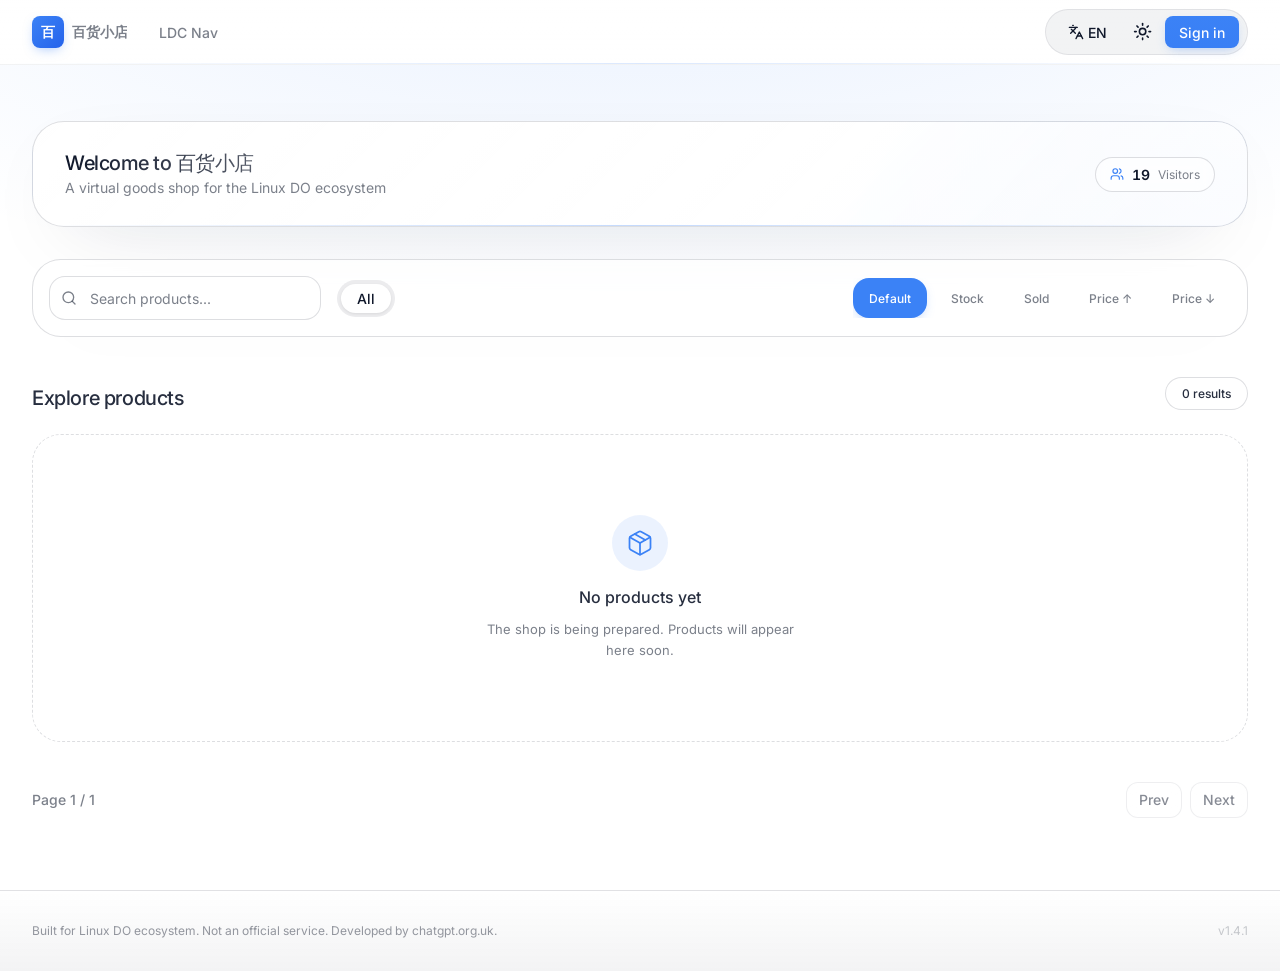
==== commit b3bc3727: "fix: use renamed shop stylesheet" ====
--- a/index.html
+++ b/index.html
@@ -15,7 +15,7 @@
       rel="stylesheet"
       href="https://fonts.googleapis.com/css2?family=Inter:wght@400;500;600;700;800&display=swap"
     />
-    <link rel="stylesheet" href="./styles.css?v=20260508-1" />
+    <link rel="stylesheet" href="./shop.css?v=20260508-2" />
 
     <!-- 主题预设：避免 FOUC -->
     <script>
--- a/shop.css
+++ b/shop.css
@@ -0,0 +1,1377 @@
+/* ============================================================
+   百货小店 · 1:1 还原 LDC Shop（shop.smiletoyou.me）
+   纯 HTML/CSS/JS · 无 Tailwind / 无 Next.js
+   ============================================================ */
+
+/* ---------- Theme tokens ---------- */
+:root {
+  --background: #ffffff;
+  --background-2: #f8fafc;
+  --foreground: #0f172a;
+  --foreground-soft: rgba(15, 23, 42, 0.9);
+  --foreground-muted: rgba(15, 23, 42, 0.6);
+  --muted: rgba(15, 23, 42, 0.55);
+  --muted-2: rgba(15, 23, 42, 0.4);
+  --card: rgba(255, 255, 255, 0.85);
+  --card-2: rgba(255, 255, 255, 0.7);
+  --card-3: rgba(255, 255, 255, 0.6);
+  --card-solid: #ffffff;
+  --border: rgba(15, 23, 42, 0.08);
+  --border-2: rgba(15, 23, 42, 0.14);
+  --border-strong: rgba(15, 23, 42, 0.2);
+  --primary: #3b82f6;
+  --primary-strong: #2563eb;
+  --primary-foreground: #ffffff;
+  --primary-soft: rgba(59, 130, 246, 0.1);
+  --primary-line: rgba(59, 130, 246, 0.3);
+  --primary-line-2: rgba(59, 130, 246, 0.5);
+  --accent: rgba(15, 23, 42, 0.06);
+  --muted-bg: rgba(15, 23, 42, 0.05);
+  --muted-bg-2: rgba(15, 23, 42, 0.08);
+  --shadow-card: 0 20px 50px -38px rgba(15, 23, 42, 0.28);
+  --shadow-hero: 0 25px 80px -40px rgba(15, 23, 42, 0.25);
+  --shadow-pill: 0 12px 30px -16px rgba(15, 23, 42, 0.25);
+  --shadow-mbn: 0 18px 40px -18px rgba(15, 23, 42, 0.3);
+  --shadow-input: 0 0 0 1px var(--primary), 0 0 12px -4px var(--primary);
+  --halo-bg: rgba(255, 255, 255, 0.75);
+  --halo-bg-2: rgba(59, 130, 246, 0.12);
+  --hero-gradient-from: var(--card-solid);
+  --hero-gradient-via: rgba(255, 255, 255, 0.95);
+  --hero-gradient-to: rgba(59, 130, 246, 0.05);
+}
+
+html.dark {
+  --background: #0a0e1a;
+  --background-2: #0f172a;
+  --foreground: #f1f5f9;
+  --foreground-soft: rgba(241, 245, 249, 0.9);
+  --foreground-muted: rgba(241, 245, 249, 0.6);
+  --muted: rgba(241, 245, 249, 0.55);
+  --muted-2: rgba(241, 245, 249, 0.4);
+  --card: rgba(15, 23, 42, 0.7);
+  --card-2: rgba(15, 23, 42, 0.55);
+  --card-3: rgba(15, 23, 42, 0.45);
+  --card-solid: #0f172a;
+  --border: rgba(241, 245, 249, 0.1);
+  --border-2: rgba(241, 245, 249, 0.18);
+  --border-strong: rgba(241, 245, 249, 0.25);
+  --primary: #60a5fa;
+  --primary-strong: #3b82f6;
+  --primary-foreground: #0a0e1a;
+  --primary-soft: rgba(96, 165, 250, 0.14);
+  --primary-line: rgba(96, 165, 250, 0.35);
+  --primary-line-2: rgba(96, 165, 250, 0.55);
+  --accent: rgba(241, 245, 249, 0.08);
+  --muted-bg: rgba(241, 245, 249, 0.05);
+  --muted-bg-2: rgba(241, 245, 249, 0.1);
+  --shadow-card: 0 20px 50px -38px rgba(0, 0, 0, 0.7);
+  --shadow-hero: 0 25px 80px -40px rgba(0, 0, 0, 0.6);
+  --shadow-pill: 0 12px 30px -16px rgba(0, 0, 0, 0.5);
+  --shadow-mbn: 0 18px 40px -18px rgba(0, 0, 0, 0.7);
+  --halo-bg: rgba(255, 255, 255, 0.08);
+  --halo-bg-2: rgba(96, 165, 250, 0.14);
+  --hero-gradient-from: rgba(15, 23, 42, 0.95);
+  --hero-gradient-via: rgba(15, 23, 42, 0.9);
+  --hero-gradient-to: rgba(96, 165, 250, 0.08);
+}
+
+/* ---------- Reset ---------- */
+*,
+*::before,
+*::after {
+  box-sizing: border-box;
+}
+
+html {
+  font-size: 16px;
+  -webkit-font-smoothing: antialiased;
+  -moz-osx-font-smoothing: grayscale;
+  scroll-behavior: smooth;
+}
+
+body {
+  margin: 0;
+  font-family: "Inter", "PingFang SC", "Hiragino Sans GB",
+    "Microsoft YaHei UI", "Microsoft YaHei", system-ui, sans-serif;
+  font-size: 14px;
+  color: var(--foreground);
+  background: var(--background);
+  min-height: 100vh;
+  position: relative;
+  overflow-x: hidden;
+}
+
+a {
+  color: inherit;
+  text-decoration: none;
+}
+
+button {
+  font-family: inherit;
+  cursor: pointer;
+  border: none;
+  background: none;
+  color: inherit;
+  padding: 0;
+}
+
+input {
+  font-family: inherit;
+  color: inherit;
+}
+
+/* ---------- Layout root ---------- */
+.app-root {
+  position: relative;
+  display: flex;
+  min-height: 100vh;
+  flex-direction: column;
+}
+
+.container {
+  width: 100%;
+  max-width: 1400px;
+  margin: 0 auto;
+  padding: 0 24px;
+}
+
+@media (min-width: 1280px) {
+  .container {
+    padding: 0 32px;
+  }
+}
+
+/* ============================================================
+   Header (sticky, blur, gradient bottom line)
+   ============================================================ */
+.site-header {
+  position: sticky;
+  top: 0;
+  z-index: 40;
+  width: 100%;
+  border-bottom: 1px solid rgba(15, 23, 42, 0.05);
+  background: linear-gradient(
+    to bottom,
+    color-mix(in srgb, var(--background) 90%, transparent),
+    color-mix(in srgb, var(--background) 70%, transparent),
+    color-mix(in srgb, var(--background) 55%, transparent)
+  );
+  backdrop-filter: blur(20px);
+  -webkit-backdrop-filter: blur(20px);
+}
+
+html.dark .site-header {
+  border-bottom-color: rgba(241, 245, 249, 0.06);
+}
+
+.site-header::after {
+  content: "";
+  position: absolute;
+  inset-inline: 0;
+  bottom: 0;
+  height: 1px;
+  pointer-events: none;
+  background: linear-gradient(
+    to right,
+    transparent,
+    var(--primary-line),
+    transparent
+  );
+  opacity: 0.6;
+}
+
+.header-inner {
+  display: flex;
+  height: 64px;
+  align-items: center;
+  gap: 12px;
+}
+
+.header-left {
+  display: flex;
+  align-items: center;
+  gap: 16px;
+  min-width: 0;
+  flex: 1;
+}
+
+@media (min-width: 768px) {
+  .header-left {
+    gap: 32px;
+  }
+}
+
+.brand {
+  display: flex;
+  align-items: center;
+  gap: 8px;
+  min-width: 0;
+  color: var(--muted);
+  transition:
+    color 200ms ease,
+    transform 200ms ease;
+}
+
+.brand:hover {
+  color: var(--primary-strong);
+  transform: translateY(-2px);
+}
+
+.brand-logo {
+  display: inline-flex;
+  width: 32px;
+  height: 32px;
+  border-radius: 8px;
+  background: linear-gradient(
+    135deg,
+    var(--primary) 0%,
+    var(--primary-strong) 100%
+  );
+  color: #ffffff;
+  align-items: center;
+  justify-content: center;
+  font-size: 14px;
+  font-weight: 700;
+  letter-spacing: -0.02em;
+  box-shadow: 0 4px 12px -4px rgba(59, 130, 246, 0.5);
+  flex-shrink: 0;
+  transition: box-shadow 300ms ease;
+}
+
+.brand:hover .brand-logo {
+  box-shadow: 0 8px 20px -6px rgba(59, 130, 246, 0.6);
+}
+
+.brand-name {
+  font-size: 12px;
+  font-weight: 600;
+  letter-spacing: -0.01em;
+  white-space: nowrap;
+  overflow: hidden;
+  text-overflow: ellipsis;
+  max-width: 160px;
+}
+
+@media (min-width: 640px) {
+  .brand-name {
+    font-size: 14px;
+    max-width: 220px;
+  }
+}
+
+@media (min-width: 768px) {
+  .brand-name {
+    max-width: none;
+  }
+}
+
+.header-nav {
+  display: none;
+  align-items: center;
+  gap: 24px;
+}
+
+@media (min-width: 768px) {
+  .header-nav {
+    display: flex;
+  }
+}
+
+.header-nav a {
+  display: inline-flex;
+  align-items: center;
+  font-size: 14px;
+  font-weight: 500;
+  color: var(--muted);
+  transition:
+    color 200ms ease,
+    transform 200ms ease;
+}
+
+.header-nav a:hover {
+  color: var(--primary-strong);
+  transform: translateY(-2px);
+}
+
+.header-right {
+  display: flex;
+  align-items: center;
+  justify-content: flex-end;
+  gap: 8px;
+  margin-left: auto;
+}
+
+@media (min-width: 768px) {
+  .header-right {
+    gap: 12px;
+  }
+}
+
+/* Action pill */
+.action-pill {
+  display: flex;
+  align-items: center;
+  gap: 4px;
+  padding: 4px 6px;
+  border: 1px solid var(--border);
+  border-radius: 999px;
+  background: var(--muted-bg);
+}
+
+@media (min-width: 768px) {
+  .action-pill {
+    padding: 4px 8px;
+  }
+}
+
+.action-btn {
+  display: inline-flex;
+  align-items: center;
+  justify-content: center;
+  white-space: nowrap;
+  font-size: 14px;
+  font-weight: 500;
+  transition:
+    background 200ms ease,
+    color 200ms ease,
+    box-shadow 300ms ease;
+  border-radius: 8px;
+  outline: none;
+}
+
+.action-btn:focus-visible {
+  box-shadow: 0 0 0 3px color-mix(in srgb, var(--primary) 50%, transparent);
+}
+
+.lang-btn {
+  height: 32px;
+  padding: 0 14px;
+  gap: 4px;
+  color: var(--foreground);
+}
+
+.lang-btn .icon {
+  width: 16px;
+  height: 16px;
+}
+
+.lang-btn .lang-label {
+  display: none;
+}
+
+@media (min-width: 640px) {
+  .lang-btn .lang-label {
+    display: inline;
+  }
+}
+
+.lang-btn:hover {
+  background: var(--accent);
+  color: var(--foreground);
+}
+
+.theme-btn {
+  width: 36px;
+  height: 36px;
+  position: relative;
+  color: var(--foreground);
+}
+
+.theme-btn .icon-sun,
+.theme-btn .icon-moon {
+  position: absolute;
+  width: 19.2px;
+  height: 19.2px;
+  transition: transform 300ms cubic-bezier(0.4, 0, 0.2, 1);
+}
+
+.theme-btn .icon-sun {
+  transform: rotate(0deg) scale(1);
+}
+
+.theme-btn .icon-moon {
+  transform: rotate(90deg) scale(0);
+}
+
+html.dark .theme-btn .icon-sun {
+  transform: rotate(-90deg) scale(0);
+}
+
+html.dark .theme-btn .icon-moon {
+  transform: rotate(0deg) scale(1);
+}
+
+.theme-btn:hover {
+  background: var(--accent);
+}
+
+.signin-btn {
+  height: 32px;
+  padding: 0 14px;
+  gap: 6px;
+  background: linear-gradient(
+    to bottom,
+    var(--primary) 0%,
+    color-mix(in srgb, var(--primary) 90%, var(--primary-strong)) 100%
+  );
+  color: var(--primary-foreground);
+  border-radius: 8px;
+  box-shadow: 0 4px 12px -4px rgba(59, 130, 246, 0.4);
+}
+
+.signin-btn:hover {
+  background: linear-gradient(
+    to bottom,
+    color-mix(in srgb, var(--primary) 90%, transparent),
+    var(--primary-strong)
+  );
+  box-shadow: 0 8px 20px -6px rgba(59, 130, 246, 0.5);
+}
+
+html.dark .signin-btn {
+  box-shadow: 0 4px 12px -4px rgba(96, 165, 250, 0.5);
+}
+
+/* ============================================================
+   Main / Hero
+   ============================================================ */
+.main-content {
+  flex: 1;
+  position: relative;
+  padding: 32px 24px 56px;
+  overflow: hidden;
+}
+
+@media (min-width: 768px) {
+  .main-content {
+    padding: 56px 24px 72px;
+  }
+}
+
+@media (min-width: 1280px) {
+  .main-content {
+    padding: 56px 32px 72px;
+  }
+}
+
+/* 顶部蓝色椭圆光斑 */
+.main-content::before {
+  content: "";
+  position: absolute;
+  inset: 0;
+  z-index: -1;
+  pointer-events: none;
+  background: radial-gradient(
+    ellipse 80% 50% at 50% -20%,
+    var(--halo-bg-2),
+    transparent
+  );
+}
+
+.hero-card {
+  position: relative;
+  margin-bottom: 32px;
+  overflow: hidden;
+  border: 1px solid var(--border-2);
+  border-radius: 2rem;
+  background: linear-gradient(
+    135deg,
+    var(--hero-gradient-from) 0%,
+    var(--hero-gradient-via) 65%,
+    var(--hero-gradient-to) 100%
+  );
+  box-shadow: var(--shadow-hero);
+}
+
+.hero-bg {
+  position: absolute;
+  inset: 0;
+  background: radial-gradient(
+    circle at top right,
+    var(--halo-bg),
+    transparent 36%
+  );
+  pointer-events: none;
+}
+
+.hero-line {
+  position: absolute;
+  inset-inline: 0;
+  bottom: 0;
+  height: 1px;
+  background: linear-gradient(
+    to right,
+    transparent,
+    var(--primary-line),
+    transparent
+  );
+}
+
+.hero-inner {
+  position: relative;
+  padding: 24px;
+  display: flex;
+  flex-direction: column;
+  gap: 16px;
+}
+
+@media (min-width: 768px) {
+  .hero-inner {
+    padding: 28px 32px;
+    flex-direction: row;
+    align-items: center;
+    justify-content: space-between;
+  }
+}
+
+.hero-text {
+  min-width: 0;
+}
+
+.hero-text > * + * {
+  margin-top: 6px;
+}
+
+.hero-title {
+  margin: 0;
+  font-size: 18px;
+  font-weight: 500;
+  letter-spacing: -0.025em;
+  background: linear-gradient(
+    to right,
+    var(--foreground) 0%,
+    color-mix(in srgb, var(--foreground) 75%, transparent) 50%,
+    color-mix(in srgb, var(--foreground) 45%, transparent) 100%
+  );
+  -webkit-background-clip: text;
+  background-clip: text;
+  -webkit-text-fill-color: transparent;
+}
+
+@media (min-width: 640px) {
+  .hero-title {
+    font-size: 20px;
+  }
+}
+
+.hero-sub {
+  margin: 0;
+  max-width: 36rem;
+  font-size: 14px;
+  line-height: 1.5;
+  color: var(--muted);
+}
+
+.hero-stats {
+  display: flex;
+  flex-wrap: wrap;
+  align-items: center;
+  gap: 12px;
+}
+
+.visitor-pill {
+  display: inline-flex;
+  align-items: center;
+  gap: 8px;
+  padding: 8px 14px;
+  border: 1px solid var(--border-2);
+  border-radius: 999px;
+  background: color-mix(in srgb, var(--background) 60%, transparent);
+  backdrop-filter: blur(8px);
+  -webkit-backdrop-filter: blur(8px);
+  font-size: 14px;
+}
+
+.visitor-icon {
+  width: 14px;
+  height: 14px;
+  color: var(--primary);
+  flex-shrink: 0;
+}
+
+.visitor-count {
+  font-weight: 600;
+  font-variant-numeric: tabular-nums;
+  color: var(--foreground);
+}
+
+.visitor-label {
+  font-size: 12px;
+  color: var(--muted);
+}
+
+/* ============================================================
+   Filter / Search bar
+   ============================================================ */
+.filter-section {
+  margin-bottom: 40px;
+}
+
+.filter-card {
+  padding: 16px;
+  display: flex;
+  flex-direction: column;
+  gap: 16px;
+  border: 1px solid var(--border-2);
+  border-radius: 1.8rem;
+  background: var(--card-2);
+  backdrop-filter: blur(12px);
+  -webkit-backdrop-filter: blur(12px);
+  box-shadow: var(--shadow-card);
+}
+
+.filter-grid {
+  display: grid;
+  gap: 16px;
+}
+
+@media (min-width: 1280px) {
+  .filter-grid {
+    grid-template-columns: minmax(0, 17rem) minmax(0, 1fr) auto;
+    align-items: center;
+  }
+}
+
+/* search */
+.search-wrap {
+  position: relative;
+  width: 100%;
+}
+
+.search-icon {
+  position: absolute;
+  left: 12px;
+  top: 50%;
+  width: 16px;
+  height: 16px;
+  transform: translateY(-50%);
+  color: var(--muted);
+  pointer-events: none;
+}
+
+.search-input {
+  width: 100%;
+  height: 44px;
+  padding: 4px 12px 4px 40px;
+  border: 1px solid color-mix(in srgb, var(--border-2) 100%, transparent);
+  border-radius: 1rem;
+  background: color-mix(in srgb, var(--background) 90%, transparent);
+  font-size: 14px;
+  color: var(--foreground);
+  outline: none;
+  transition:
+    border-color 180ms ease,
+    box-shadow 180ms ease;
+}
+
+.search-input::placeholder {
+  color: var(--muted);
+}
+
+.search-input:focus {
+  border-color: var(--primary);
+  box-shadow:
+    0 0 0 1px var(--primary),
+    0 0 12px -4px var(--primary);
+}
+
+/* category */
+.category-wrap {
+  width: 100%;
+  overflow-x: auto;
+  scrollbar-width: none;
+  padding-bottom: 8px;
+}
+
+.category-wrap::-webkit-scrollbar {
+  display: none;
+}
+
+@media (min-width: 1280px) {
+  .category-wrap {
+    padding-bottom: 0;
+  }
+}
+
+.category-pill {
+  position: relative;
+  display: inline-flex;
+  align-items: center;
+  padding: 4px;
+  border-radius: 999px;
+  background: color-mix(in srgb, var(--muted-bg-2) 100%, transparent);
+  backdrop-filter: blur(8px);
+  -webkit-backdrop-filter: blur(8px);
+}
+
+.category-thumb {
+  position: absolute;
+  height: calc(100% - 8px);
+  border-radius: 999px;
+  background: var(--background);
+  box-shadow: 0 1px 3px rgba(0, 0, 0, 0.08);
+  transition: all 240ms cubic-bezier(0.4, 0, 0.2, 1);
+}
+
+.category-btn {
+  position: relative;
+  z-index: 1;
+  padding: 6px 16px;
+  border-radius: 999px;
+  font-size: 14px;
+  font-weight: 500;
+  color: var(--muted);
+  white-space: nowrap;
+  transition: color 200ms ease;
+}
+
+.category-btn.active {
+  color: var(--foreground);
+}
+
+/* sort */
+.sort-wrap {
+  display: flex;
+  align-items: center;
+  gap: 8px;
+  overflow-x: auto;
+  scrollbar-width: none;
+  padding-bottom: 8px;
+}
+
+.sort-wrap::-webkit-scrollbar {
+  display: none;
+}
+
+@media (min-width: 1280px) {
+  .sort-wrap {
+    padding-bottom: 0;
+  }
+}
+
+.sort-btn {
+  display: inline-flex;
+  align-items: center;
+  justify-content: center;
+  height: 40px;
+  padding: 0 16px;
+  border-radius: 1rem;
+  font-size: 12px;
+  font-weight: 500;
+  white-space: nowrap;
+  color: var(--muted);
+  transition:
+    background 200ms ease,
+    color 200ms ease,
+    box-shadow 200ms ease;
+}
+
+.sort-btn:hover {
+  background: var(--muted-bg-2);
+  color: var(--foreground);
+}
+
+.sort-btn.active {
+  background: var(--primary);
+  color: var(--primary-foreground);
+  box-shadow: 0 4px 12px -4px rgba(59, 130, 246, 0.4);
+}
+
+.sort-btn.active:hover {
+  background: color-mix(in srgb, var(--primary) 90%, var(--primary-strong));
+}
+
+/* ============================================================
+   Products
+   ============================================================ */
+.products-section {
+  margin-bottom: 40px;
+}
+
+.products-header {
+  margin-bottom: 24px;
+  display: flex;
+  flex-direction: column;
+  gap: 12px;
+}
+
+@media (min-width: 768px) {
+  .products-header {
+    flex-direction: row;
+    align-items: flex-end;
+    justify-content: space-between;
+  }
+}
+
+.products-title {
+  margin: 0;
+  font-size: 18px;
+  font-weight: 500;
+  letter-spacing: -0.02em;
+  color: var(--foreground-soft);
+}
+
+@media (min-width: 768px) {
+  .products-title {
+    font-size: 20px;
+  }
+}
+
+.result-badge {
+  display: inline-flex;
+  align-items: center;
+  justify-content: center;
+  width: fit-content;
+  padding: 8px 16px;
+  border: 1px solid color-mix(in srgb, var(--border-2) 100%, transparent);
+  border-radius: 999px;
+  background: color-mix(in srgb, var(--background) 80%, transparent);
+  font-size: 12px;
+  font-weight: 500;
+  color: var(--foreground-soft);
+  white-space: nowrap;
+}
+
+.products-grid {
+  display: grid;
+  gap: 24px;
+  grid-template-columns: 1fr;
+}
+
+@media (min-width: 640px) {
+  .products-grid {
+    grid-template-columns: repeat(2, minmax(0, 1fr));
+  }
+}
+
+@media (min-width: 1280px) {
+  .products-grid {
+    grid-template-columns: repeat(3, minmax(0, 1fr));
+  }
+}
+
+@media (min-width: 1536px) {
+  .products-grid {
+    grid-template-columns: repeat(4, minmax(0, 1fr));
+  }
+}
+
+/* Empty state */
+.empty-state {
+  grid-column: 1 / -1;
+  display: flex;
+  flex-direction: column;
+  align-items: center;
+  justify-content: center;
+  gap: 12px;
+  padding: 80px 24px;
+  border: 1px dashed var(--border-2);
+  border-radius: 1.8rem;
+  background: var(--card-3);
+  text-align: center;
+}
+
+.empty-icon {
+  width: 56px;
+  height: 56px;
+  display: inline-flex;
+  align-items: center;
+  justify-content: center;
+  border-radius: 999px;
+  background: var(--primary-soft);
+  color: var(--primary);
+  margin-bottom: 4px;
+}
+
+.empty-icon svg {
+  width: 28px;
+  height: 28px;
+}
+
+.empty-title {
+  margin: 0;
+  font-size: 16px;
+  font-weight: 500;
+  color: var(--foreground-soft);
+}
+
+.empty-sub {
+  margin: 0;
+  font-size: 13px;
+  line-height: 1.6;
+  color: var(--muted);
+  max-width: 320px;
+}
+
+/* ============================================================
+   Pagination
+   ============================================================ */
+.pagination {
+  margin-top: 40px;
+  display: flex;
+  flex-wrap: wrap;
+  align-items: center;
+  justify-content: center;
+  gap: 12px;
+}
+
+@media (min-width: 640px) {
+  .pagination {
+    justify-content: space-between;
+  }
+}
+
+.page-info {
+  display: flex;
+  align-items: center;
+  gap: 8px;
+  font-size: 14px;
+  color: var(--muted);
+}
+
+.page-label {
+  font-weight: 500;
+}
+
+.page-buttons {
+  display: flex;
+  align-items: center;
+  gap: 8px;
+}
+
+.page-btn {
+  display: inline-flex;
+  align-items: center;
+  justify-content: center;
+  height: 36px;
+  padding: 0 12px;
+  border: 1px solid var(--border-2);
+  border-radius: 12px;
+  background: color-mix(in srgb, var(--background) 50%, transparent);
+  backdrop-filter: blur(6px);
+  -webkit-backdrop-filter: blur(6px);
+  font-size: 14px;
+  font-weight: 500;
+  color: var(--foreground);
+  transition:
+    background 180ms ease,
+    border-color 180ms ease;
+}
+
+.page-btn:hover:not(:disabled) {
+  background: var(--accent);
+  border-color: var(--border-strong);
+}
+
+.page-btn:disabled {
+  opacity: 0.5;
+  cursor: not-allowed;
+}
+
+/* ============================================================
+   Footer
+   ============================================================ */
+.site-footer {
+  border-top: 1px solid color-mix(in srgb, var(--border) 100%, transparent);
+  padding: 24px 0 80px;
+  background: linear-gradient(
+    to top,
+    color-mix(in srgb, var(--muted-bg) 100%, transparent),
+    transparent
+  );
+}
+
+@media (min-width: 768px) {
+  .site-footer {
+    padding: 0;
+  }
+}
+
+.footer-inner {
+  display: flex;
+  flex-direction: column;
+  align-items: center;
+  justify-content: space-between;
+  gap: 16px;
+}
+
+@media (min-width: 768px) {
+  .footer-inner {
+    height: 80px;
+    flex-direction: row;
+  }
+}
+
+.footer-text {
+  margin: 0;
+  font-size: 12px;
+  line-height: 1.8;
+  text-align: center;
+  color: color-mix(in srgb, var(--muted) 80%, transparent);
+  padding: 0 32px;
+}
+
+@media (min-width: 768px) {
+  .footer-text {
+    text-align: left;
+    padding: 0;
+  }
+}
+
+.footer-version {
+  font-size: 12px;
+  color: color-mix(in srgb, var(--muted) 40%, transparent);
+  text-align: center;
+  transition: color 300ms ease;
+}
+
+.footer-version:hover {
+  color: var(--primary);
+}
+
+/* ============================================================
+   Mobile bottom nav
+   ============================================================ */
+.mobile-bottom-nav {
+  position: fixed;
+  inset-inline: 0;
+  bottom: 0;
+  z-index: 50;
+  padding-bottom: env(safe-area-inset-bottom);
+}
+
+@media (min-width: 768px) {
+  .mobile-bottom-nav {
+    display: none;
+  }
+}
+
+.mbn-fade {
+  position: absolute;
+  inset-inline: 0;
+  bottom: 0;
+  height: 80px;
+  pointer-events: none;
+  background: linear-gradient(
+    to top,
+    color-mix(in srgb, var(--background) 80%, transparent),
+    color-mix(in srgb, var(--background) 20%, transparent),
+    transparent
+  );
+}
+
+.mbn-glow {
+  position: absolute;
+  inset-inline: 0;
+  bottom: 0;
+  height: 96px;
+  pointer-events: none;
+  background: radial-gradient(
+    circle at bottom,
+    rgba(0, 0, 0, 0.06),
+    transparent 60%
+  );
+}
+
+html.dark .mbn-glow {
+  background: radial-gradient(
+    circle at bottom,
+    rgba(255, 255, 255, 0.06),
+    transparent 60%
+  );
+}
+
+.mbn-pill {
+  position: relative;
+  margin: 0 auto 12px;
+  display: flex;
+  align-items: center;
+  justify-content: space-between;
+  height: 56px;
+  width: min(92vw, 420px);
+  gap: 4px;
+  padding: 0 8px;
+  border: 1px solid var(--border-2);
+  border-radius: 999px;
+  background: color-mix(in srgb, var(--background) 80%, transparent);
+  backdrop-filter: blur(20px);
+  -webkit-backdrop-filter: blur(20px);
+  box-shadow: var(--shadow-mbn);
+}
+
+.mbn-item {
+  position: relative;
+  flex: 1;
+  display: flex;
+  flex-direction: column;
+  align-items: center;
+  justify-content: center;
+  gap: 2px;
+  padding: 6px 0;
+  border-radius: 999px;
+  font-size: 11px;
+  font-weight: 500;
+  color: var(--muted);
+  transition:
+    background 200ms ease,
+    color 200ms ease;
+}
+
+.mbn-icon {
+  width: 20px;
+  height: 20px;
+  color: var(--muted);
+  transition: color 200ms ease;
+}
+
+.mbn-item:hover {
+  color: var(--foreground);
+}
+
+.mbn-item:hover .mbn-icon {
+  color: var(--foreground);
+}
+
+.mbn-item.active {
+  background: var(--primary-soft);
+  color: var(--primary);
+}
+
+.mbn-item.active .mbn-icon {
+  color: var(--primary);
+}
+
+.mbn-item span {
+  line-height: 1;
+}
+
+/* Avoid content under bottom nav */
+@media (max-width: 767px) {
+  .main-content {
+    padding-bottom: 96px;
+  }
+}
+
+/* ============================================================
+   Toast
+   ============================================================ */
+.toast {
+  position: fixed;
+  z-index: 100;
+  left: 50%;
+  bottom: 100px;
+  transform: translateX(-50%) translateY(20px);
+  padding: 12px 20px;
+  border: 1px solid var(--border-2);
+  border-radius: 999px;
+  background: var(--card-solid);
+  color: var(--foreground);
+  font-size: 13px;
+  font-weight: 500;
+  box-shadow: var(--shadow-pill);
+  backdrop-filter: blur(12px);
+  -webkit-backdrop-filter: blur(12px);
+  opacity: 0;
+  pointer-events: none;
+  transition:
+    opacity 240ms ease,
+    transform 240ms ease;
+  max-width: calc(100vw - 32px);
+  text-align: center;
+}
+
+.toast.show {
+  opacity: 1;
+  transform: translateX(-50%) translateY(0);
+  pointer-events: auto;
+}
+
+@media (min-width: 768px) {
+  .toast {
+    bottom: 32px;
+  }
+}
+
+/* ============================================================
+   User menu (logged-in)
+   ============================================================ */
+.user-menu {
+  position: relative;
+  display: inline-flex;
+  align-items: center;
+}
+
+.user-menu[hidden] {
+  display: none !important;
+}
+
+.user-trigger {
+  display: inline-flex;
+  align-items: center;
+  gap: 8px;
+  height: 32px;
+  padding: 0 6px 0 4px;
+  border-radius: 999px;
+  background: var(--muted-bg);
+  color: var(--foreground);
+  transition:
+    background 200ms ease,
+    box-shadow 200ms ease;
+}
+
+.user-trigger:hover {
+  background: var(--accent);
+}
+
+.user-avatar {
+  width: 26px;
+  height: 26px;
+  border-radius: 999px;
+  object-fit: cover;
+  background: var(--primary-soft);
+  flex-shrink: 0;
+}
+
+.user-name {
+  font-size: 12px;
+  font-weight: 500;
+  max-width: 120px;
+  overflow: hidden;
+  text-overflow: ellipsis;
+  white-space: nowrap;
+}
+
+.user-caret {
+  width: 14px;
+  height: 14px;
+  color: var(--muted);
+  transition: transform 200ms ease;
+}
+
+.user-menu.open .user-caret {
+  transform: rotate(180deg);
+}
+
+.user-popover {
+  position: absolute;
+  top: calc(100% + 10px);
+  right: 0;
+  min-width: 260px;
+  padding: 16px;
+  border: 1px solid var(--border-2);
+  border-radius: 1.2rem;
+  background: var(--card-solid);
+  box-shadow: 0 20px 50px -20px rgba(15, 23, 42, 0.25);
+  backdrop-filter: blur(12px);
+  -webkit-backdrop-filter: blur(12px);
+  opacity: 0;
+  transform: translateY(-6px) scale(0.98);
+  pointer-events: none;
+  transition:
+    opacity 180ms ease,
+    transform 180ms cubic-bezier(0.4, 0, 0.2, 1);
+  z-index: 60;
+}
+
+html.dark .user-popover {
+  box-shadow: 0 20px 50px -20px rgba(0, 0, 0, 0.6);
+}
+
+.user-menu.open .user-popover {
+  opacity: 1;
+  transform: translateY(0) scale(1);
+  pointer-events: auto;
+}
+
+.user-popover-header {
+  display: flex;
+  align-items: center;
+  gap: 12px;
+  padding-bottom: 12px;
+  border-bottom: 1px solid var(--border);
+}
+
+.user-popover-avatar {
+  width: 40px;
+  height: 40px;
+  border-radius: 999px;
+  object-fit: cover;
+  background: var(--primary-soft);
+  flex-shrink: 0;
+}
+
+.user-popover-meta {
+  min-width: 0;
+}
+
+.user-popover-name {
+  font-size: 14px;
+  font-weight: 600;
+  color: var(--foreground);
+  overflow: hidden;
+  text-overflow: ellipsis;
+  white-space: nowrap;
+  max-width: 180px;
+}
+
+.user-popover-email {
+  font-size: 12px;
+  color: var(--muted);
+  overflow: hidden;
+  text-overflow: ellipsis;
+  white-space: nowrap;
+  max-width: 180px;
+  margin-top: 2px;
+}
+
+.user-popover-body {
+  padding: 12px 0;
+  border-bottom: 1px solid var(--border);
+}
+
+.user-trust {
+  display: flex;
+  align-items: center;
+  justify-content: space-between;
+  font-size: 12px;
+}
+
+.user-trust-label {
+  color: var(--muted);
+}
+
+.user-trust-value {
+  font-weight: 600;
+  color: var(--primary);
+  padding: 2px 10px;
+  border-radius: 999px;
+  background: var(--primary-soft);
+}
+
+.user-logout {
+  display: flex;
+  align-items: center;
+  justify-content: center;
+  gap: 8px;
+  width: 100%;
+  margin-top: 12px;
+  height: 36px;
+  border-radius: 10px;
+  background: transparent;
+  color: var(--foreground);
+  font-size: 13px;
+  font-weight: 500;
+  transition:
+    background 180ms ease,
+    color 180ms ease;
+}
+
+.user-logout svg {
+  width: 16px;
+  height: 16px;
+}
+
+.user-logout:hover {
+  background: color-mix(in srgb, #ef4444 12%, transparent);
+  color: #ef4444;
+}
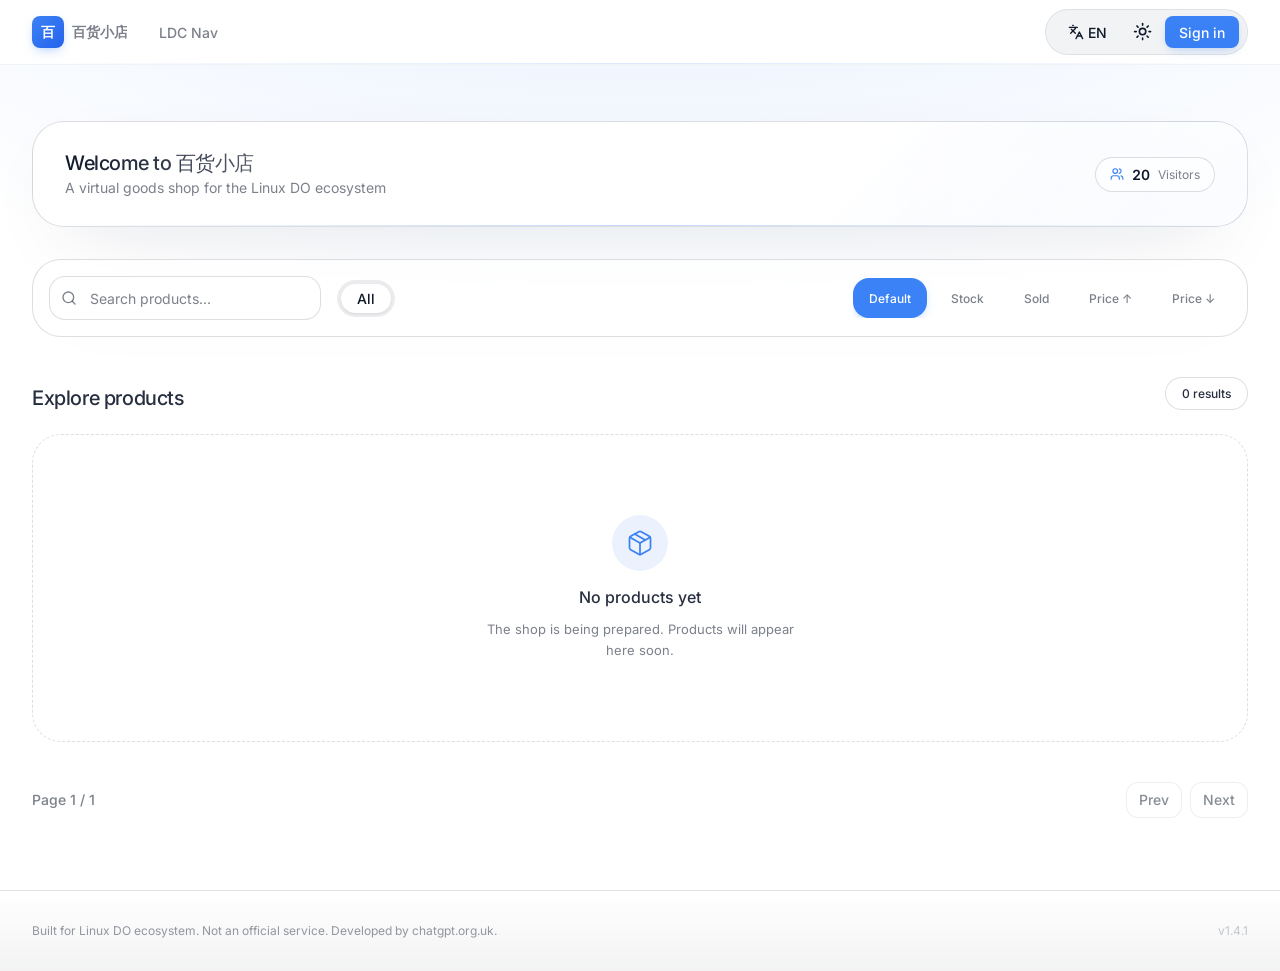
==== commit ba930b80: "fix: hide auth button when logged in" ====
--- a/index.html
+++ b/index.html
@@ -15,7 +15,7 @@
       rel="stylesheet"
       href="https://fonts.googleapis.com/css2?family=Inter:wght@400;500;600;700;800&display=swap"
     />
-    <link rel="stylesheet" href="./shop.css?v=20260508-2" />
+    <link rel="stylesheet" href="./shop.css?v=20260508-3" />
 
     <!-- 主题预设：避免 FOUC -->
     <script>
--- a/shop.css
+++ b/shop.css
@@ -120,6 +120,10 @@
   color: inherit;
 }
 
+[hidden] {
+  display: none !important;
+}
+
 /* ---------- Layout root ---------- */
 .app-root {
   position: relative;
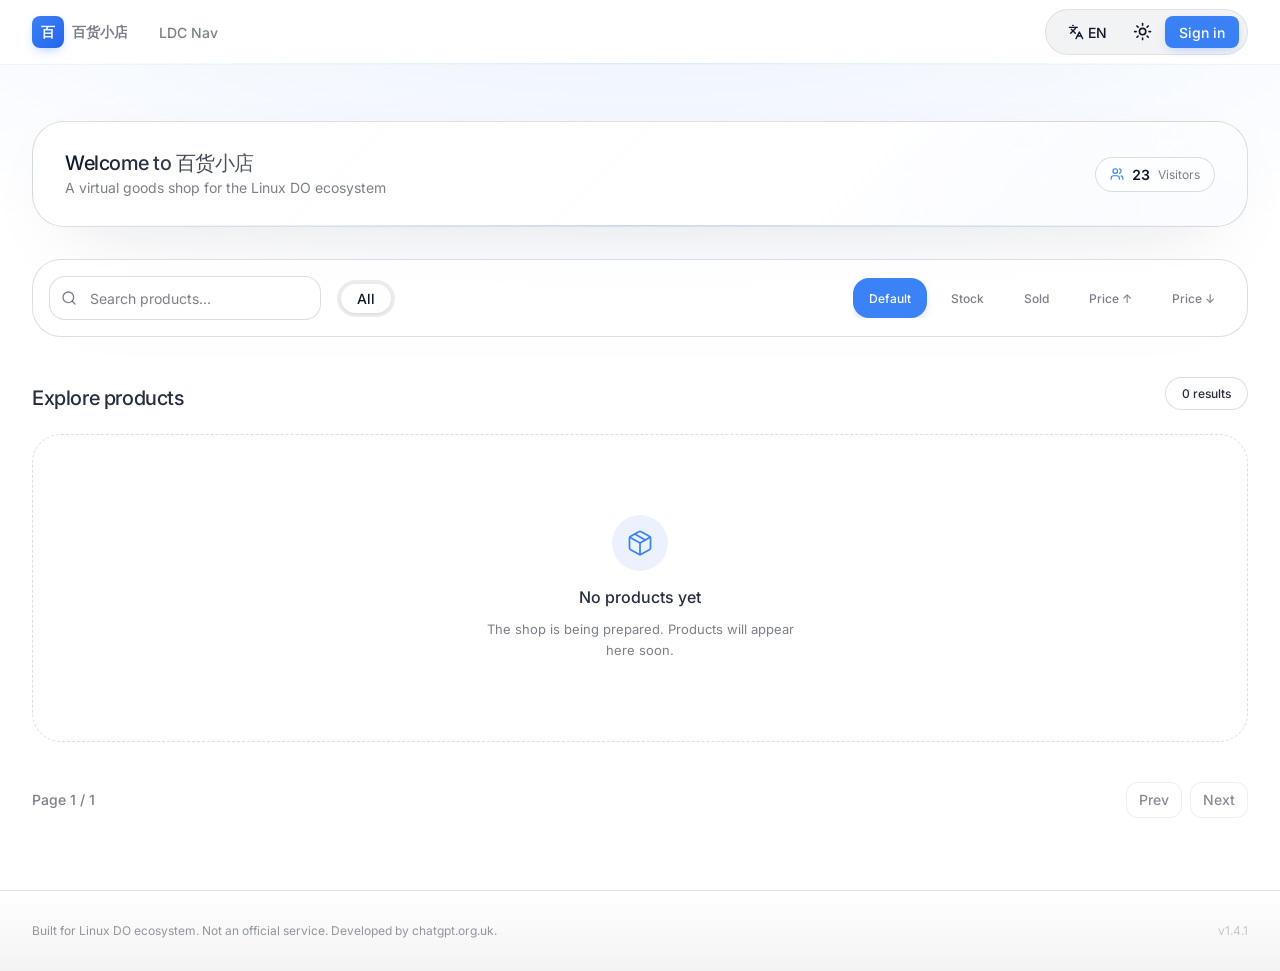
==== commit 1d8687bd: "fix: make auth visibility explicit" ====
--- a/index.html
+++ b/index.html
@@ -15,7 +15,7 @@
       rel="stylesheet"
       href="https://fonts.googleapis.com/css2?family=Inter:wght@400;500;600;700;800&display=swap"
     />
-    <link rel="stylesheet" href="./shop.css?v=20260508-3" />
+    <link rel="stylesheet" href="./shop.css?v=20260508-4" />
 
     <!-- 主题预设：避免 FOUC -->
     <script>
@@ -434,6 +434,6 @@
 
     <script src="./auth-config.js?v=20260508-1"></script>
     <script src="./auth.js?v=20260508-1"></script>
-    <script src="./app.js?v=20260508-1"></script>
+    <script src="./app.js?v=20260508-2"></script>
   </body>
 </html>
--- a/shop.css
+++ b/shop.css
@@ -124,6 +124,10 @@
   display: none !important;
 }
 
+.auth-hidden {
+  display: none !important;
+}
+
 /* ---------- Layout root ---------- */
 .app-root {
   position: relative;
